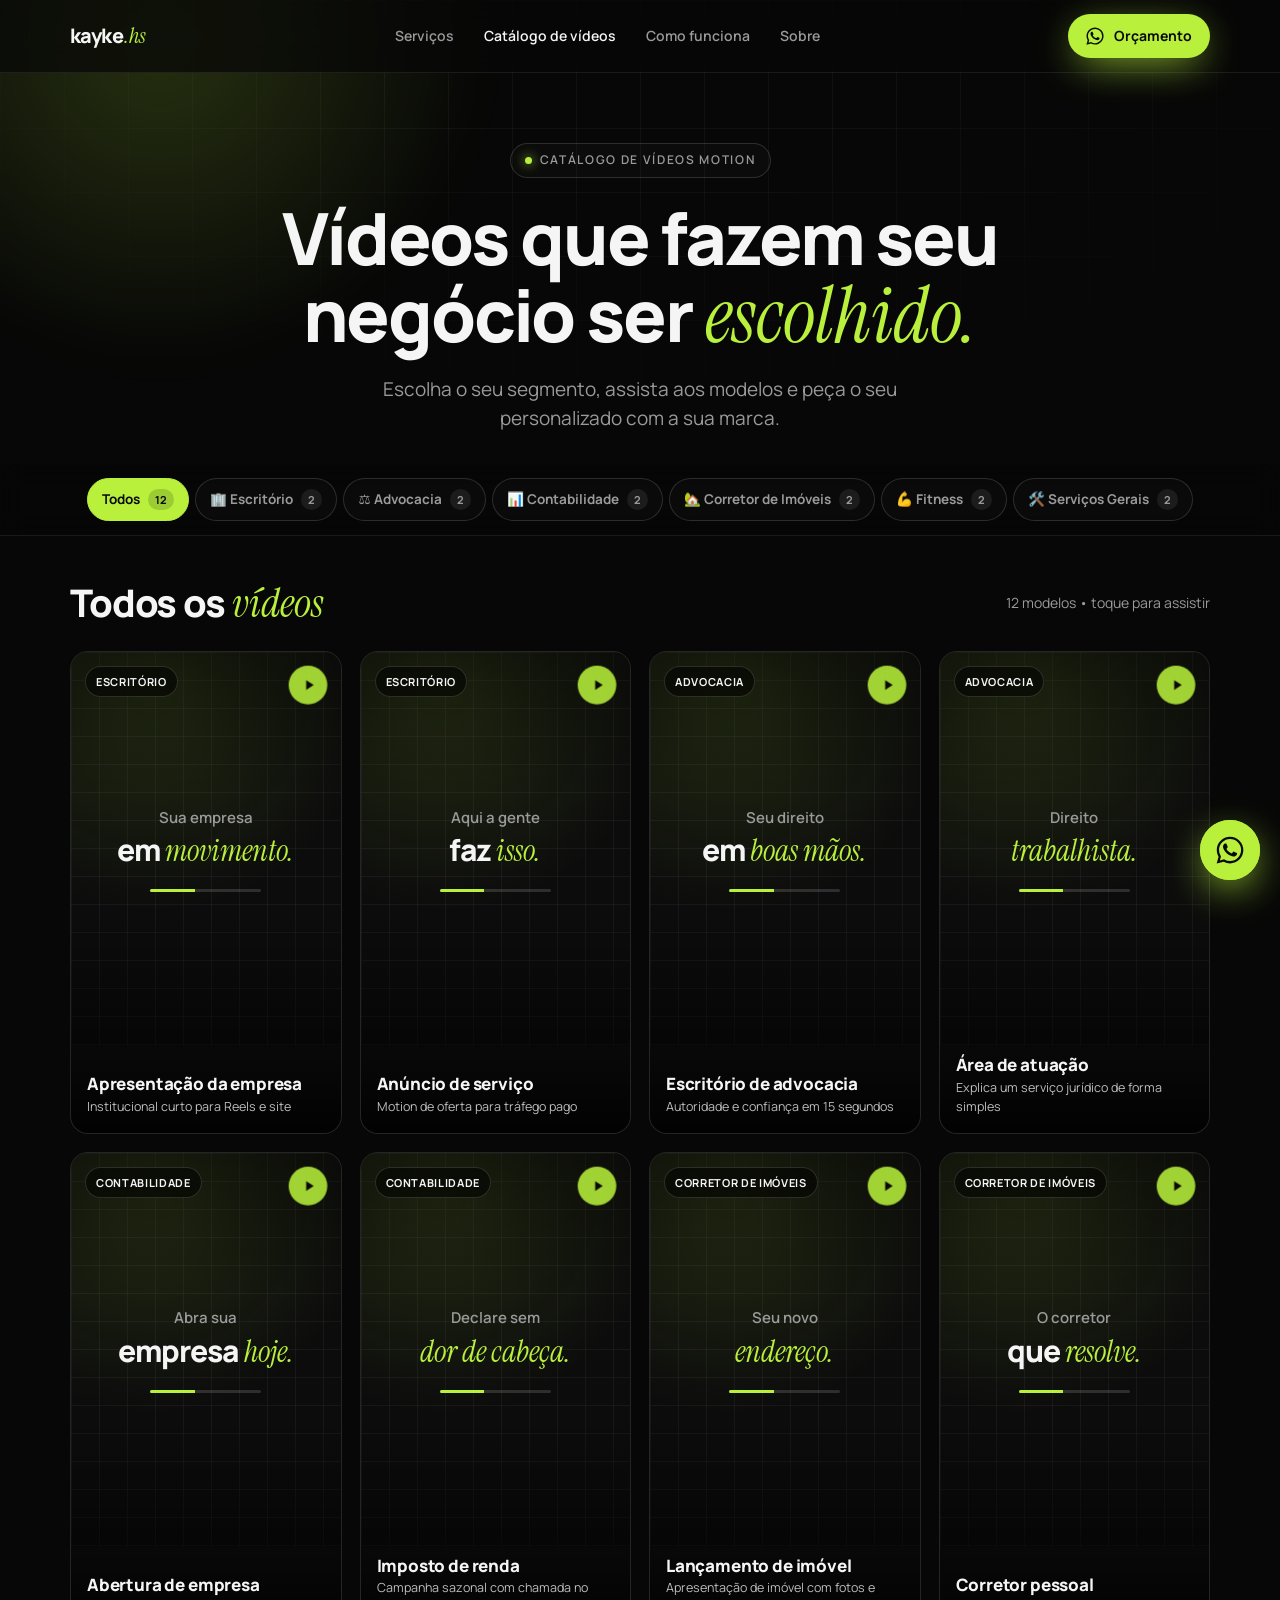
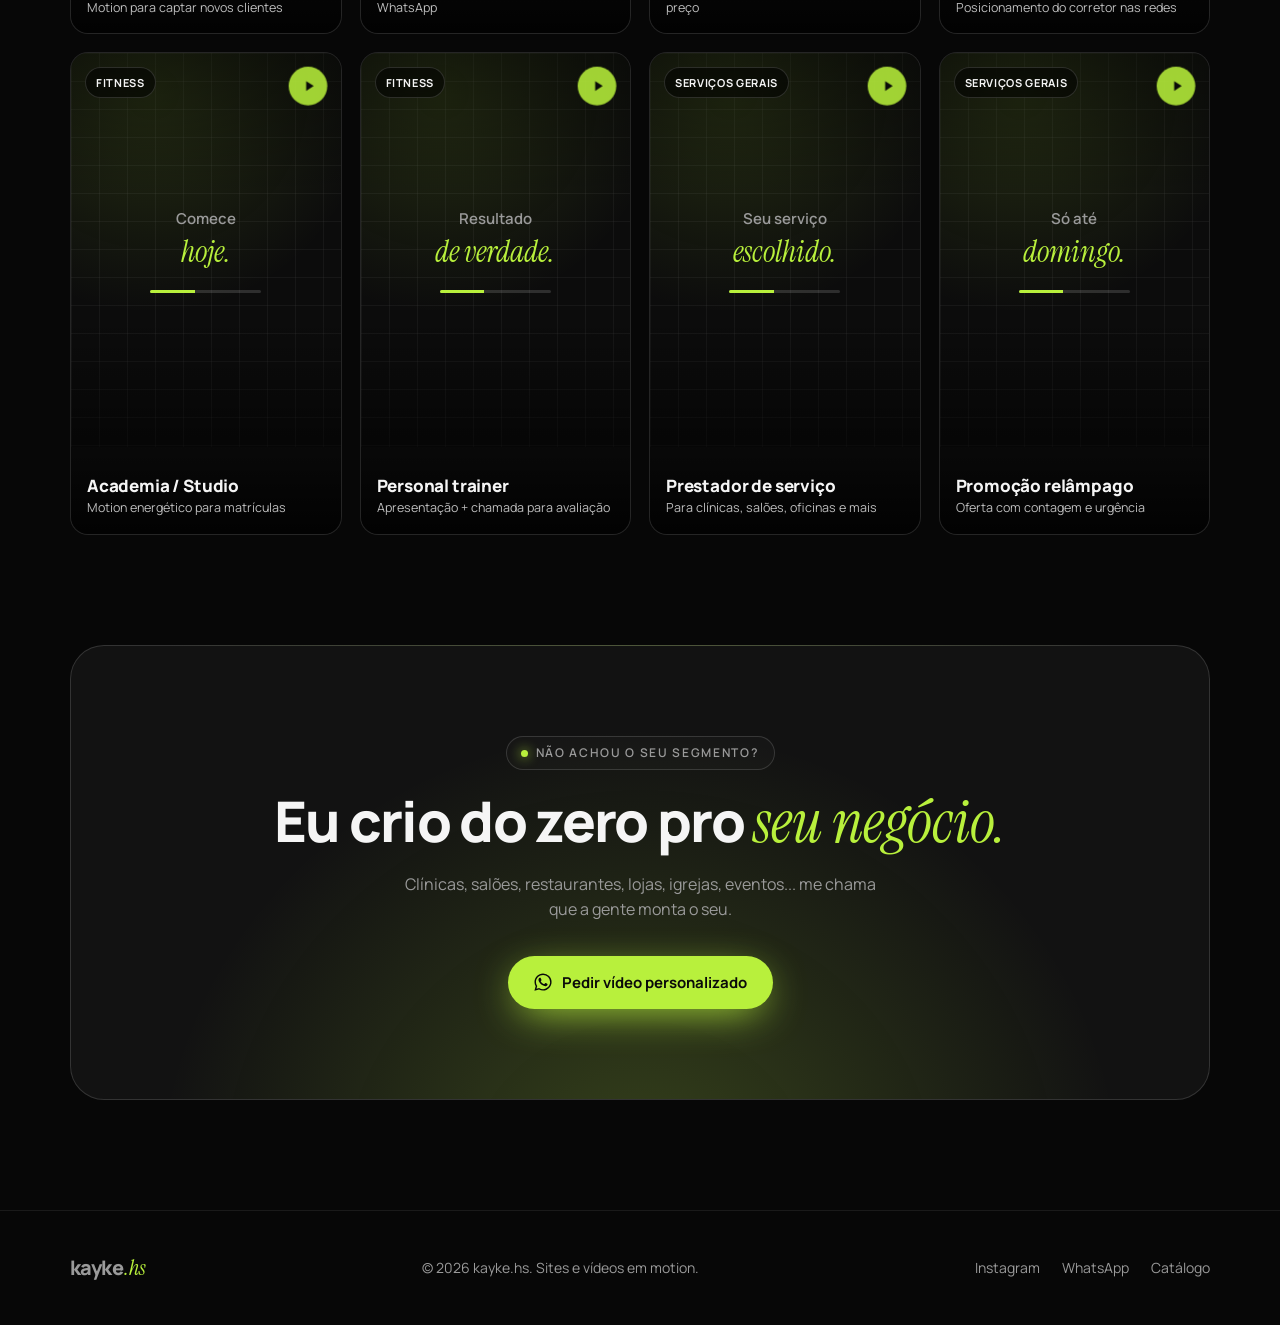
==== catalogo.html @ 60750e24 "Site kayke.hs: home + catálogo de vídeos motion por segmento Co-Authored-By: Claude Opus 5.5 <norepl" ====
<!doctype html>
<html lang="pt-BR">
<head>
<meta charset="utf-8">
<meta name="viewport" content="width=device-width, initial-scale=1">
<title>Catálogo de vídeos motion | kayke.hs</title>
<meta name="description" content="Modelos de vídeos em motion por segmento: escritório, advocacia, contabilidade, corretor de imóveis, fitness e serviços gerais.">
<meta name="theme-color" content="#070707">
<meta property="og:title" content="Catálogo de vídeos motion | kayke.hs">
<meta property="og:description" content="Modelos de vídeos em motion por segmento: escritório, advocacia, contabilidade, corretor de imóveis, fitness e serviços gerais.">
<meta property="og:image" content="assets/img/kayke.jpg">
<link rel="icon" href="data:image/svg+xml,%3Csvg xmlns='http://www.w3.org/2000/svg' viewBox='0 0 64 64'%3E%3Crect width='64' height='64' rx='16' fill='%23070707'/%3E%3Ctext x='50%25' y='56%25' text-anchor='middle' dominant-baseline='middle' font-family='Georgia' font-style='italic' font-size='40' fill='%23b8f03c'%3Ek%3C/text%3E%3C/svg%3E">
<link rel="preconnect" href="https://fonts.googleapis.com">
<link rel="preconnect" href="https://fonts.gstatic.com" crossorigin>
<link href="https://fonts.googleapis.com/css2?family=Instrument+Serif:ital@0;1&family=Manrope:wght@400;500;600;700;800&display=swap" rel="stylesheet">
<link rel="stylesheet" href="assets/css/style.css">
</head>
<body>
<div class="bg-grid"></div><div class="bg-glow"></div>
<header class="nav">
  <div class="container">
    <a href="index.html" class="logo">kayke<span class="serif">.hs</span></a>
    <nav class="nav-links">
      <a href="index.html#servicos">Serviços</a>
      <a href="catalogo.html" class="active">Catálogo de vídeos</a>
      <a href="index.html#processo">Como funciona</a>
      <a href="index.html#sobre">Sobre</a>
    </nav>
    <a class="btn btn-green btn-nav" data-wa="Olá! Vim pelo site e quero um orçamento."><svg viewBox="0 0 24 24" fill="currentColor"><path d="M17.47 14.38c-.3-.15-1.76-.87-2.03-.97-.27-.1-.47-.15-.67.15-.2.3-.77.97-.94 1.17-.17.2-.35.22-.64.07-.3-.15-1.26-.46-2.4-1.48-.89-.79-1.49-1.77-1.66-2.07-.17-.3-.02-.46.13-.6.13-.14.3-.35.45-.52.15-.17.2-.3.3-.5.1-.2.05-.37-.02-.52-.08-.15-.67-1.61-.92-2.2-.24-.58-.49-.5-.67-.51h-.57c-.2 0-.52.07-.79.37-.27.3-1.04 1.02-1.04 2.48s1.07 2.88 1.21 3.08c.15.2 2.1 3.2 5.08 4.49.71.31 1.26.49 1.69.63.71.23 1.36.2 1.87.12.57-.09 1.76-.72 2.01-1.41.25-.7.25-1.29.17-1.41-.07-.13-.27-.2-.57-.35M12.05 21.5h-.01a9.4 9.4 0 0 1-4.8-1.31l-.34-.2-3.56.93.95-3.47-.22-.36A9.4 9.4 0 0 1 2.6 12.06c0-5.2 4.24-9.44 9.46-9.44 2.52 0 4.9.99 6.68 2.77a9.38 9.38 0 0 1 2.76 6.68c0 5.21-4.24 9.44-9.45 9.44M20.1 4a11.32 11.32 0 0 0-8.05-3.34C5.78.66.67 5.77.67 12.06c0 2.01.52 3.97 1.52 5.7L.57 23.66l6.04-1.58a11.4 11.4 0 0 0 5.44 1.39h.01c6.27 0 11.38-5.11 11.38-11.4 0-3.04-1.18-5.9-3.34-8.06"/></svg> Orçamento</a>
    <button class="menu-toggle" aria-label="Abrir menu"><span></span></button>
  </div>
</header>

<main>
<div class="catalog-hero">
  <div class="container">
    <span class="eyebrow reveal"><span class="dot"></span> Catálogo de vídeos motion</span>
    <h1 class="reveal">Vídeos que fazem seu negócio ser <span class="serif green">escolhido.</span></h1>
    <p class="lead reveal">Escolha o seu segmento, assista aos modelos e peça o seu personalizado com a sua marca.</p>
  </div>
</div>

<div class="tabs-wrap"><div class="tabs" id="tabs" role="tablist"></div></div>

<section class="catalog">
  <div class="container">
    <div class="catalog-info">
      <h2 id="catalog-title"></h2>
      <p id="catalog-count"></p>
    </div>
    <div class="video-grid" id="video-grid"></div>
  </div>
</section>

<section style="padding-top:0">
  <div class="container">
    <div class="cta-box reveal">
      <span class="eyebrow"><span class="dot"></span> Não achou o seu segmento?</span>
      <h2>Eu crio do zero pro <span class="serif green">seu negócio.</span></h2>
      <p>Clínicas, salões, restaurantes, lojas, igrejas, eventos... me chama que a gente monta o seu.</p>
      <a class="btn btn-green" data-wa="Olá! Não achei meu segmento no catálogo e quero um vídeo motion personalizado."><svg viewBox="0 0 24 24" fill="currentColor"><path d="M17.47 14.38c-.3-.15-1.76-.87-2.03-.97-.27-.1-.47-.15-.67.15-.2.3-.77.97-.94 1.17-.17.2-.35.22-.64.07-.3-.15-1.26-.46-2.4-1.48-.89-.79-1.49-1.77-1.66-2.07-.17-.3-.02-.46.13-.6.13-.14.3-.35.45-.52.15-.17.2-.3.3-.5.1-.2.05-.37-.02-.52-.08-.15-.67-1.61-.92-2.2-.24-.58-.49-.5-.67-.51h-.57c-.2 0-.52.07-.79.37-.27.3-1.04 1.02-1.04 2.48s1.07 2.88 1.21 3.08c.15.2 2.1 3.2 5.08 4.49.71.31 1.26.49 1.69.63.71.23 1.36.2 1.87.12.57-.09 1.76-.72 2.01-1.41.25-.7.25-1.29.17-1.41-.07-.13-.27-.2-.57-.35M12.05 21.5h-.01a9.4 9.4 0 0 1-4.8-1.31l-.34-.2-3.56.93.95-3.47-.22-.36A9.4 9.4 0 0 1 2.6 12.06c0-5.2 4.24-9.44 9.46-9.44 2.52 0 4.9.99 6.68 2.77a9.38 9.38 0 0 1 2.76 6.68c0 5.21-4.24 9.44-9.45 9.44M20.1 4a11.32 11.32 0 0 0-8.05-3.34C5.78.66.67 5.77.67 12.06c0 2.01.52 3.97 1.52 5.7L.57 23.66l6.04-1.58a11.4 11.4 0 0 0 5.44 1.39h.01c6.27 0 11.38-5.11 11.38-11.4 0-3.04-1.18-5.9-3.34-8.06"/></svg> Pedir vídeo personalizado</a>
    </div>
  </div>
</section>
</main>

<div class="modal" id="modal" role="dialog" aria-modal="true">
  <button class="modal-close" aria-label="Fechar">×</button>
  <div class="modal-inner">
    <div class="modal-player" id="modal-player"></div>
    <div class="modal-side">
      <span class="tag" id="modal-tag"></span>
      <h3 id="modal-title"></h3>
      <p id="modal-desc"></p>
      <ul>
        <li>Personalizado com sua marca e cores</li>
        <li>Formato 9:16 pra Reels, Stories e Ads</li>
        <li>Entrega rápida em alta qualidade</li>
      </ul>
      <a class="btn btn-green" id="modal-cta" target="_blank" rel="noopener"><svg viewBox="0 0 24 24" fill="currentColor"><path d="M17.47 14.38c-.3-.15-1.76-.87-2.03-.97-.27-.1-.47-.15-.67.15-.2.3-.77.97-.94 1.17-.17.2-.35.22-.64.07-.3-.15-1.26-.46-2.4-1.48-.89-.79-1.49-1.77-1.66-2.07-.17-.3-.02-.46.13-.6.13-.14.3-.35.45-.52.15-.17.2-.3.3-.5.1-.2.05-.37-.02-.52-.08-.15-.67-1.61-.92-2.2-.24-.58-.49-.5-.67-.51h-.57c-.2 0-.52.07-.79.37-.27.3-1.04 1.02-1.04 2.48s1.07 2.88 1.21 3.08c.15.2 2.1 3.2 5.08 4.49.71.31 1.26.49 1.69.63.71.23 1.36.2 1.87.12.57-.09 1.76-.72 2.01-1.41.25-.7.25-1.29.17-1.41-.07-.13-.27-.2-.57-.35M12.05 21.5h-.01a9.4 9.4 0 0 1-4.8-1.31l-.34-.2-3.56.93.95-3.47-.22-.36A9.4 9.4 0 0 1 2.6 12.06c0-5.2 4.24-9.44 9.46-9.44 2.52 0 4.9.99 6.68 2.77a9.38 9.38 0 0 1 2.76 6.68c0 5.21-4.24 9.44-9.45 9.44M20.1 4a11.32 11.32 0 0 0-8.05-3.34C5.78.66.67 5.77.67 12.06c0 2.01.52 3.97 1.52 5.7L.57 23.66l6.04-1.58a11.4 11.4 0 0 0 5.44 1.39h.01c6.27 0 11.38-5.11 11.38-11.4 0-3.04-1.18-5.9-3.34-8.06"/></svg> Quero esse vídeo</a>
    </div>
  </div>
</div>
<footer>
  <div class="container">
    <a href="index.html" class="logo">kayke<span class="serif">.hs</span></a>
    <span>© <span id="year"></span> kayke.hs. Sites e vídeos em motion.</span>
    <div class="links">
      <a href="https://instagram.com/kayke.hs" target="_blank" rel="noopener">Instagram</a>
      <a data-wa="Olá! Vim pelo site.">WhatsApp</a>
      <a href="catalogo.html">Catálogo</a>
    </div>
  </div>
</footer>
<a class="wa-float" aria-label="Falar no WhatsApp" data-wa="Olá! Vim pelo site e quero um orçamento."><svg viewBox="0 0 24 24" fill="currentColor"><path d="M17.47 14.38c-.3-.15-1.76-.87-2.03-.97-.27-.1-.47-.15-.67.15-.2.3-.77.97-.94 1.17-.17.2-.35.22-.64.07-.3-.15-1.26-.46-2.4-1.48-.89-.79-1.49-1.77-1.66-2.07-.17-.3-.02-.46.13-.6.13-.14.3-.35.45-.52.15-.17.2-.3.3-.5.1-.2.05-.37-.02-.52-.08-.15-.67-1.61-.92-2.2-.24-.58-.49-.5-.67-.51h-.57c-.2 0-.52.07-.79.37-.27.3-1.04 1.02-1.04 2.48s1.07 2.88 1.21 3.08c.15.2 2.1 3.2 5.08 4.49.71.31 1.26.49 1.69.63.71.23 1.36.2 1.87.12.57-.09 1.76-.72 2.01-1.41.25-.7.25-1.29.17-1.41-.07-.13-.27-.2-.57-.35M12.05 21.5h-.01a9.4 9.4 0 0 1-4.8-1.31l-.34-.2-3.56.93.95-3.47-.22-.36A9.4 9.4 0 0 1 2.6 12.06c0-5.2 4.24-9.44 9.46-9.44 2.52 0 4.9.99 6.68 2.77a9.38 9.38 0 0 1 2.76 6.68c0 5.21-4.24 9.44-9.45 9.44M20.1 4a11.32 11.32 0 0 0-8.05-3.34C5.78.66.67 5.77.67 12.06c0 2.01.52 3.97 1.52 5.7L.57 23.66l6.04-1.58a11.4 11.4 0 0 0 5.44 1.39h.01c6.27 0 11.38-5.11 11.38-11.4 0-3.04-1.18-5.9-3.34-8.06"/></svg></a>
<script src="assets/js/videos.js"></script>
<script src="assets/js/main.js"></script>
</body>
</html>
---- assets/css/style.css ----
/* ==========================================================
   kayke.hs — estilo global
   Cores: preto, branco, cinza + verde de contraste
   ========================================================== */
:root {
  --bg: #070707;
  --bg-2: #0e0e0e;
  --card: #121212;
  --card-2: #181818;
  --line: rgba(255, 255, 255, 0.08);
  --line-2: rgba(255, 255, 255, 0.14);
  --text: #f5f5f5;
  --muted: #9a9a9a;
  --muted-2: #6b6b6b;
  --green: #b8f03c;
  --green-dark: #8fc21f;
  --green-glow: rgba(184, 240, 60, 0.18);
  --radius: 18px;
  --radius-lg: 28px;
  --max: 1180px;
  --sans: "Manrope", system-ui, -apple-system, "Segoe UI", sans-serif;
  --serif: "Instrument Serif", Georgia, serif;
}

* { box-sizing: border-box; margin: 0; padding: 0; }
html { scroll-behavior: smooth; }
body {
  font-family: var(--sans);
  background: var(--bg);
  color: var(--text);
  line-height: 1.55;
  -webkit-font-smoothing: antialiased;
  overflow-x: hidden;
}
img, video { display: block; max-width: 100%; }
a { color: inherit; text-decoration: none; }
button { font: inherit; color: inherit; background: none; border: 0; cursor: pointer; }

.container { width: 100%; max-width: var(--max); margin: 0 auto; padding: 0 20px; }

/* textura de grade + brilho verde (igual aos posts) */
.bg-grid {
  position: fixed; inset: 0; z-index: -2; pointer-events: none;
  background-image:
    linear-gradient(var(--line) 1px, transparent 1px),
    linear-gradient(90deg, var(--line) 1px, transparent 1px);
  background-size: 64px 64px;
  mask-image: radial-gradient(ellipse 80% 60% at 50% 0%, #000 30%, transparent 80%);
  -webkit-mask-image: radial-gradient(ellipse 80% 60% at 50% 0%, #000 30%, transparent 80%);
  opacity: .55;
}
.bg-glow {
  position: fixed; z-index: -1; pointer-events: none;
  width: 720px; height: 720px; border-radius: 50%;
  background: radial-gradient(circle, var(--green-glow), transparent 65%);
  top: -320px; left: -200px; filter: blur(20px);
}

/* tipografia */
.serif { font-family: var(--serif); font-style: italic; font-weight: 400; letter-spacing: 0; }
.green { color: var(--green); }
.eyebrow {
  display: inline-flex; align-items: center; gap: 8px;
  font-size: 12px; font-weight: 600; letter-spacing: .14em; text-transform: uppercase;
  color: var(--muted);
  padding: 7px 14px; border: 1px solid var(--line-2); border-radius: 999px;
  background: rgba(255,255,255,.02);
}
.eyebrow .dot { width: 7px; height: 7px; border-radius: 50%; background: var(--green); box-shadow: 0 0 12px var(--green); }
h1, h2, h3 { line-height: 1.05; letter-spacing: -0.03em; font-weight: 800; }
h1 { font-size: clamp(40px, 7vw, 84px); }
h2 { font-size: clamp(32px, 5vw, 56px); }
h3 { font-size: 20px; letter-spacing: -0.01em; }
h1 .serif, h2 .serif { font-size: 1.08em; }
.lead { color: var(--muted); font-size: clamp(16px, 2vw, 19px); max-width: 560px; }

/* botões */
.btn {
  display: inline-flex; align-items: center; justify-content: center; gap: 10px;
  padding: 15px 26px; border-radius: 999px; font-weight: 700; font-size: 15px;
  transition: transform .2s ease, background .2s ease, box-shadow .2s ease, border-color .2s;
  white-space: nowrap;
}
.btn:hover { transform: translateY(-2px); }
.btn-green { background: var(--green); color: #0a0a0a; box-shadow: 0 10px 40px -10px var(--green); }
.btn-green:hover { box-shadow: 0 14px 50px -8px var(--green); }
.btn-ghost { border: 1px solid var(--line-2); background: rgba(255,255,255,.03); }
.btn-ghost:hover { border-color: rgba(255,255,255,.35); }
.btn svg { width: 18px; height: 18px; flex: none; }

/* ---------------- NAV ---------------- */
.nav {
  position: sticky; top: 0; z-index: 50;
  backdrop-filter: blur(14px); -webkit-backdrop-filter: blur(14px);
  background: rgba(7,7,7,.72); border-bottom: 1px solid var(--line);
}
.nav .container { display: flex; align-items: center; justify-content: space-between; height: 72px; gap: 16px; }
.logo { font-weight: 800; font-size: 20px; letter-spacing: -0.03em; display: flex; align-items: baseline; gap: 1px; }
.logo .serif { color: var(--green); font-size: 22px; }
.nav-links { display: flex; gap: 30px; font-size: 14px; color: var(--muted); font-weight: 600; }
.nav-links a { transition: color .2s; }
.nav-links a:hover, .nav-links a.active { color: var(--text); }
.nav .btn { padding: 11px 18px; font-size: 14px; }
.menu-toggle { display: none; width: 42px; height: 42px; border-radius: 12px; border: 1px solid var(--line-2); align-items: center; justify-content: center; }
.menu-toggle span, .menu-toggle span::before, .menu-toggle span::after { display: block; width: 18px; height: 2px; background: var(--text); position: relative; transition: .25s; }
.menu-toggle span::before, .menu-toggle span::after { content: ""; position: absolute; left: 0; }
.menu-toggle span::before { top: -6px; } .menu-toggle span::after { top: 6px; }
.nav.open .menu-toggle span { background: transparent; }
.nav.open .menu-toggle span::before { top: 0; transform: rotate(45deg); }
.nav.open .menu-toggle span::after { top: 0; transform: rotate(-45deg); }

/* ---------------- HERO ---------------- */
.hero { padding: 80px 0 60px; }
.hero .container { display: grid; grid-template-columns: 1.15fr .85fr; gap: 56px; align-items: center; }
.hero h1 { margin: 22px 0 22px; }
.hero-actions { display: flex; gap: 12px; flex-wrap: wrap; margin-top: 34px; }
.hero-stats { display: flex; gap: 36px; margin-top: 46px; padding-top: 28px; border-top: 1px solid var(--line); }
.hero-stats strong { display: block; font-size: 28px; font-weight: 800; letter-spacing: -0.03em; }
.hero-stats span { font-size: 13px; color: var(--muted); }

.hero-photo { position: relative; justify-self: center; width: 100%; max-width: 420px; }
.hero-photo .frame {
  position: relative; border-radius: var(--radius-lg); overflow: hidden;
  border: 1px solid var(--line-2); aspect-ratio: 4/5; background: #1b1b1b;
}
.hero-photo .frame img { width: 100%; height: 100%; object-fit: cover; filter: grayscale(.15) contrast(1.05); }
.hero-photo .frame::after { content: ""; position: absolute; inset: 0; background: linear-gradient(180deg, transparent 55%, rgba(0,0,0,.75)); }
.hero-photo .name-tag { position: absolute; left: 22px; bottom: 20px; z-index: 2; }
.hero-photo .name-tag strong { font-size: 22px; display: block; letter-spacing: -0.02em; }
.hero-photo .name-tag span { font-size: 13px; color: #cfcfcf; }
.float-chip {
  position: absolute; z-index: 3; display: flex; align-items: center; gap: 10px;
  background: rgba(18,18,18,.88); border: 1px solid var(--line-2); backdrop-filter: blur(10px);
  padding: 12px 16px; border-radius: 16px; font-size: 13px; font-weight: 700;
  box-shadow: 0 20px 50px -20px #000; animation: floaty 5s ease-in-out infinite;
}
.float-chip small { display: block; font-weight: 500; color: var(--muted); font-size: 11px; }
.float-chip .ico { width: 34px; height: 34px; border-radius: 10px; background: var(--green); color: #0a0a0a; display: grid; place-items: center; }
.float-chip .ico svg { width: 18px; height: 18px; }
.chip-1 { top: 26px; left: -40px; }
.chip-2 { bottom: 90px; right: -36px; animation-delay: -2.5s; }
@keyframes floaty { 50% { transform: translateY(-10px); } }

/* faixa rolando */
.marquee { border-block: 1px solid var(--line); padding: 20px 0; overflow: hidden; background: var(--bg-2); }
.marquee-track { display: flex; gap: 48px; width: max-content; animation: marquee 32s linear infinite; }
.marquee-track span { font-size: clamp(20px, 3vw, 30px); font-weight: 800; letter-spacing: -0.02em; color: var(--muted-2); display: flex; align-items: center; gap: 48px; white-space: nowrap; }
.marquee-track span::after { content: "✦"; color: var(--green); font-size: .6em; }
.marquee-track .serif { color: var(--text); font-weight: 400; }
@keyframes marquee { to { transform: translateX(-50%); } }

/* ---------------- SEÇÕES ---------------- */
section { padding: 110px 0; }
.section-head { display: flex; justify-content: space-between; align-items: end; gap: 30px; margin-bottom: 54px; flex-wrap: wrap; }
.section-head h2 { margin-top: 18px; max-width: 640px; }
.section-head p { color: var(--muted); max-width: 380px; }

/* serviços */
.services { display: grid; grid-template-columns: repeat(4, 1fr); gap: 16px; }
.service {
  background: linear-gradient(180deg, var(--card-2), var(--card));
  border: 1px solid var(--line); border-radius: var(--radius); padding: 28px 24px 30px;
  transition: border-color .25s, transform .25s; position: relative; overflow: hidden;
}
.service:hover { border-color: rgba(184,240,60,.4); transform: translateY(-4px); }
.service .num { font-size: 12px; color: var(--muted-2); font-weight: 700; letter-spacing: .1em; }
.service .icon { width: 48px; height: 48px; border-radius: 14px; background: rgba(184,240,60,.1); color: var(--green); display: grid; place-items: center; margin: 22px 0 22px; border: 1px solid rgba(184,240,60,.25); }
.service .icon svg { width: 22px; height: 22px; }
.service p { color: var(--muted); font-size: 14.5px; margin-top: 10px; }
.service.featured { background: var(--green); color: #0a0a0a; border-color: var(--green); }
.service.featured p, .service.featured .num { color: rgba(10,10,10,.7); }
.service.featured .icon { background: #0a0a0a; color: var(--green); border-color: #0a0a0a; }
.service.featured .link { color: #0a0a0a; }
.service .link { display: inline-flex; gap: 6px; align-items: center; margin-top: 18px; font-weight: 700; font-size: 14px; color: var(--green); }

/* segmentos (teaser do catálogo) */
.segments { display: grid; grid-template-columns: repeat(3, 1fr); gap: 16px; }
.segment {
  position: relative; border-radius: var(--radius); overflow: hidden; min-height: 210px;
  border: 1px solid var(--line); background: var(--card); padding: 24px;
  display: flex; flex-direction: column; justify-content: space-between;
  transition: border-color .25s, transform .25s;
}
.segment::before {
  content: ""; position: absolute; inset: 0; z-index: 0;
  background: radial-gradient(circle at 100% 0%, var(--green-glow), transparent 55%);
  opacity: 0; transition: opacity .3s;
}
.segment:hover { border-color: rgba(184,240,60,.4); transform: translateY(-4px); }
.segment:hover::before { opacity: 1; }
.segment > * { position: relative; z-index: 1; }
.segment .emoji { font-size: 30px; }
.segment h3 { font-size: 24px; margin-top: 30px; }
.segment .meta { display: flex; justify-content: space-between; align-items: center; color: var(--muted); font-size: 13px; margin-top: 8px; }
.segment .arrow { width: 38px; height: 38px; border-radius: 50%; border: 1px solid var(--line-2); display: grid; place-items: center; transition: .25s; }
.segment:hover .arrow { background: var(--green); color: #0a0a0a; border-color: var(--green); transform: rotate(-45deg); }
.segment .arrow svg { width: 16px; height: 16px; }

/* processo */
.steps { display: grid; grid-template-columns: repeat(3, 1fr); gap: 16px; counter-reset: step; }
.step { border-top: 1px solid var(--line-2); padding-top: 26px; }
.step .n { font-family: var(--serif); font-style: italic; font-size: 54px; color: var(--green); line-height: 1; }
.step h3 { margin: 18px 0 10px; font-size: 22px; }
.step p { color: var(--muted); }

/* sobre */
.about { display: grid; grid-template-columns: .8fr 1.2fr; gap: 60px; align-items: center; }
.about-photo { border-radius: var(--radius-lg); overflow: hidden; border: 1px solid var(--line-2); aspect-ratio: 1/1; }
.about-photo img { width: 100%; height: 100%; object-fit: cover; object-position: top; filter: grayscale(1) contrast(1.05); transition: filter .5s; }
.about-photo:hover img { filter: grayscale(0); }
.about h2 { margin: 18px 0 22px; }
.about p { color: var(--muted); margin-bottom: 16px; max-width: 560px; }
.about .socials { display: flex; gap: 12px; margin-top: 28px; flex-wrap: wrap; }

/* CTA final */
.cta-box {
  position: relative; overflow: hidden; text-align: center;
  border-radius: 34px; border: 1px solid var(--line-2);
  background: radial-gradient(ellipse at 50% 120%, rgba(184,240,60,.22), transparent 60%), var(--card);
  padding: 90px 24px;
}
.cta-box h2 { max-width: 760px; margin: 20px auto 18px; }
.cta-box p { color: var(--muted); max-width: 480px; margin: 0 auto 34px; }

/* footer */
footer { border-top: 1px solid var(--line); padding: 40px 0; color: var(--muted); font-size: 14px; }
footer .container { display: flex; justify-content: space-between; align-items: center; gap: 20px; flex-wrap: wrap; }
footer .links { display: flex; gap: 22px; }
footer a:hover { color: var(--text); }

/* WhatsApp flutuante */
.wa-float {
  position: fixed; right: 20px; bottom: 20px; z-index: 60;
  width: 60px; height: 60px; border-radius: 50%; background: var(--green); color: #0a0a0a;
  display: grid; place-items: center; box-shadow: 0 12px 40px -8px var(--green);
  transition: transform .2s;
}
.wa-float:hover { transform: scale(1.08); }
.wa-float svg { width: 28px; height: 28px; }
.wa-float::before { content: ""; position: absolute; inset: 0; border-radius: 50%; border: 2px solid var(--green); animation: pulse 2.2s ease-out infinite; }
@keyframes pulse { to { transform: scale(1.6); opacity: 0; } }

/* ==========================================================
   CATÁLOGO
   ========================================================== */
.catalog-hero { padding: 70px 0 30px; text-align: center; }
.catalog-hero h1 { font-size: clamp(38px, 6vw, 72px); margin: 22px auto 18px; max-width: 900px; }
.catalog-hero .lead { margin: 0 auto; }

.tabs-wrap { position: sticky; top: 72px; z-index: 40; background: rgba(7,7,7,.85); backdrop-filter: blur(14px); -webkit-backdrop-filter: blur(14px); border-bottom: 1px solid var(--line); }
.tabs {
  display: flex; gap: 6px; padding: 14px 20px; overflow-x: auto; scrollbar-width: none;
  max-width: var(--max); margin: 0 auto;
}
.tabs > :first-child { margin-left: auto; }
.tabs > :last-child { margin-right: auto; }
.tabs::-webkit-scrollbar { display: none; }
.tab {
  flex: none; display: inline-flex; align-items: center; gap: 8px;
  padding: 10px 14px; border-radius: 999px; font-size: 13.5px; font-weight: 700;
  border: 1px solid var(--line-2); color: var(--muted); background: rgba(255,255,255,.02);
  transition: .2s;
}
.tab:hover { color: var(--text); border-color: rgba(255,255,255,.3); }
.tab.active { background: var(--green); color: #0a0a0a; border-color: var(--green); }
.tab .count { font-size: 11px; padding: 2px 7px; border-radius: 999px; background: rgba(255,255,255,.08); }
.tab.active .count { background: rgba(0,0,0,.15); }

.catalog { padding: 46px 0 110px; }
.catalog-info { display: flex; justify-content: space-between; align-items: center; margin-bottom: 26px; gap: 16px; flex-wrap: wrap; }
.catalog-info h2 { font-size: clamp(26px, 3.5vw, 38px); }
.catalog-info p { color: var(--muted); font-size: 14px; }

.video-grid { display: grid; grid-template-columns: repeat(4, 1fr); gap: 18px; }
.video-card {
  position: relative; border-radius: var(--radius); overflow: hidden;
  border: 1px solid var(--line); background: var(--card); cursor: pointer;
  aspect-ratio: 9/16; transition: transform .25s, border-color .25s;
  animation: cardIn .45s ease both;
}
.video-card:hover { transform: translateY(-5px); border-color: rgba(184,240,60,.45); }
@keyframes cardIn { from { opacity: 0; transform: translateY(16px); } }
.video-card video, .video-card img.poster { position: absolute; inset: 0; width: 100%; height: 100%; object-fit: cover; }
.video-card .shade { position: absolute; inset: 0; background: linear-gradient(180deg, rgba(0,0,0,.35) 0%, transparent 30%, transparent 55%, rgba(0,0,0,.9) 100%); }
.video-card .tag {
  position: absolute; top: 14px; left: 14px; z-index: 2;
  font-size: 11px; font-weight: 700; letter-spacing: .06em; text-transform: uppercase;
  padding: 6px 10px; border-radius: 999px; background: rgba(0,0,0,.55); border: 1px solid var(--line-2); backdrop-filter: blur(6px);
}
.video-card .play {
  position: absolute; top: 12px; right: 12px; z-index: 2; transform: scale(.92);
  width: 42px; height: 42px; border-radius: 50%; background: rgba(184,240,60,.95); color: #0a0a0a;
  display: grid; place-items: center; opacity: .92; transition: .25s;
}
.video-card:hover .play { transform: scale(1.08); opacity: 1; }
.video-card .play svg { width: 18px; height: 18px; margin-left: 2px; }
.video-card .info { position: absolute; left: 16px; right: 16px; bottom: 16px; z-index: 2; }
.video-card .info h3 { font-size: 17px; }
.video-card .info p { font-size: 12.5px; color: #bdbdbd; margin-top: 4px; }

/* card sem vídeo (placeholder animado no estilo dos posts) */
.placeholder { position: absolute; inset: 0 0 18% 0; display: flex; flex-direction: column; align-items: center; justify-content: center; text-align: center; padding: 24px; background: radial-gradient(circle at 30% 10%, rgba(184,240,60,.14), transparent 55%), #0c0c0c; }
.placeholder::before { content: ""; position: absolute; inset: 0; background-image: linear-gradient(var(--line) 1px, transparent 1px), linear-gradient(90deg, var(--line) 1px, transparent 1px); background-size: 28px 28px; opacity: .6; }
.placeholder .ph-small { position: relative; font-size: 15px; color: var(--muted); font-weight: 600; }
.placeholder .ph-big { position: relative; font-size: clamp(22px, 2.4vw, 30px); font-weight: 800; letter-spacing: -0.03em; line-height: 1.1; margin-top: 4px; }
.placeholder .ph-big .serif { color: var(--green); }
.placeholder .ph-bar { position: relative; width: 50%; height: 3px; border-radius: 3px; background: var(--line-2); margin-top: 22px; overflow: hidden; }
.placeholder .ph-bar::after { content: ""; position: absolute; inset: 0; width: 40%; background: var(--green); animation: load 2.4s ease-in-out infinite; }
@keyframes load { 0% { transform: translateX(-100%); } 100% { transform: translateX(260%); } }

.empty { grid-column: 1 / -1; text-align: center; padding: 70px 20px; border: 1px dashed var(--line-2); border-radius: var(--radius); color: var(--muted); }

/* modal do vídeo */
.modal { position: fixed; inset: 0; z-index: 100; display: none; align-items: center; justify-content: center; padding: 20px; background: rgba(0,0,0,.86); backdrop-filter: blur(10px); }
.modal.open { display: flex; animation: fade .25s ease; }
@keyframes fade { from { opacity: 0; } }
.modal-inner { display: grid; grid-template-columns: auto 320px; gap: 28px; align-items: center; max-height: 100%; }
.modal-player { position: relative; height: min(82vh, 760px); aspect-ratio: 9/16; border-radius: 22px; overflow: hidden; border: 1px solid var(--line-2); background: #000; }
.modal-player video { width: 100%; height: 100%; object-fit: cover; }
.modal-player .placeholder { inset: 0; }
.modal-player .placeholder .ph-big { font-size: 34px; }
.modal-side .tag { display: inline-block; font-size: 12px; font-weight: 700; text-transform: uppercase; letter-spacing: .08em; color: var(--green); margin-bottom: 12px; }
.modal-side h3 { font-size: 30px; letter-spacing: -0.03em; }
.modal-side p { color: var(--muted); margin: 14px 0 26px; }
.modal-side ul { list-style: none; margin-bottom: 28px; display: grid; gap: 10px; font-size: 14px; }
.modal-side li { display: flex; gap: 10px; align-items: center; }
.modal-side li::before { content: "✓"; width: 22px; height: 22px; flex: none; border-radius: 50%; background: rgba(184,240,60,.12); color: var(--green); display: grid; place-items: center; font-size: 12px; font-weight: 800; }
.modal-side .btn { width: 100%; }
.modal-close { position: absolute; top: 18px; right: 18px; width: 46px; height: 46px; border-radius: 50%; border: 1px solid var(--line-2); background: rgba(20,20,20,.8); font-size: 22px; display: grid; place-items: center; z-index: 2; }
.modal-close:hover { border-color: var(--green); color: var(--green); }

/* revelar ao rolar */
.reveal { opacity: 0; transform: translateY(26px); transition: opacity .7s ease, transform .7s ease; }
.reveal.in { opacity: 1; transform: none; }

/* ---------------- RESPONSIVO ---------------- */
@media (max-width: 1024px) {
  .services { grid-template-columns: repeat(2, 1fr); }
  .video-grid { grid-template-columns: repeat(3, 1fr); }
  .chip-1 { left: -10px; } .chip-2 { right: -10px; }
}
@media (max-width: 860px) {
  .nav-links { position: absolute; top: 72px; left: 0; right: 0; flex-direction: column; gap: 0; background: rgba(7,7,7,.97); border-bottom: 1px solid var(--line); display: none; }
  .nav-links a { padding: 16px 20px; border-top: 1px solid var(--line); }
  .nav.open .nav-links { display: flex; }
  .menu-toggle { display: inline-flex; }
  .nav .btn-nav { display: none; }
  .hero { padding: 48px 0 40px; }
  .hero .container { grid-template-columns: 1fr; gap: 48px; }
  .hero-photo { max-width: 360px; }
  .segments { grid-template-columns: repeat(2, 1fr); }
  .steps { grid-template-columns: 1fr; gap: 30px; }
  .about { grid-template-columns: 1fr; gap: 36px; }
  .about-photo { max-width: 360px; }
  section { padding: 80px 0; }
  .modal-inner { grid-template-columns: 1fr; gap: 18px; overflow-y: auto; justify-items: center; }
  .modal-player { height: min(64vh, 620px); }
  .modal-side { max-width: 360px; text-align: center; }
  .modal-side ul { display: none; }
  .modal-side p { margin: 8px 0 18px; }
  .modal-side h3 { font-size: 24px; }
}
@media (max-width: 560px) {
  .services, .segments { grid-template-columns: 1fr; }
  .video-grid { grid-template-columns: repeat(2, 1fr); gap: 12px; }
  .video-card .info h3 { font-size: 14px; }
  .video-card .info p { display: none; }
  .video-card .play { width: 34px; height: 34px; top: 10px; right: 10px; }
  .video-card .tag { top: 12px; left: 10px; font-size: 9.5px; padding: 5px 8px; }
  .hero-stats { gap: 22px; }
  .hero-stats strong { font-size: 22px; }
  .hero-actions .btn { width: 100%; }
  .chip-1 { left: -6px; top: 14px; } .chip-2 { right: -6px; }
  .float-chip { padding: 9px 12px; font-size: 12px; }
  .placeholder .ph-big { font-size: 18px; }
  .placeholder .ph-small { font-size: 12px; }
}
@media (prefers-reduced-motion: reduce) {
  *, *::before, *::after { animation: none !important; transition: none !important; }
  .reveal { opacity: 1; transform: none; }
}
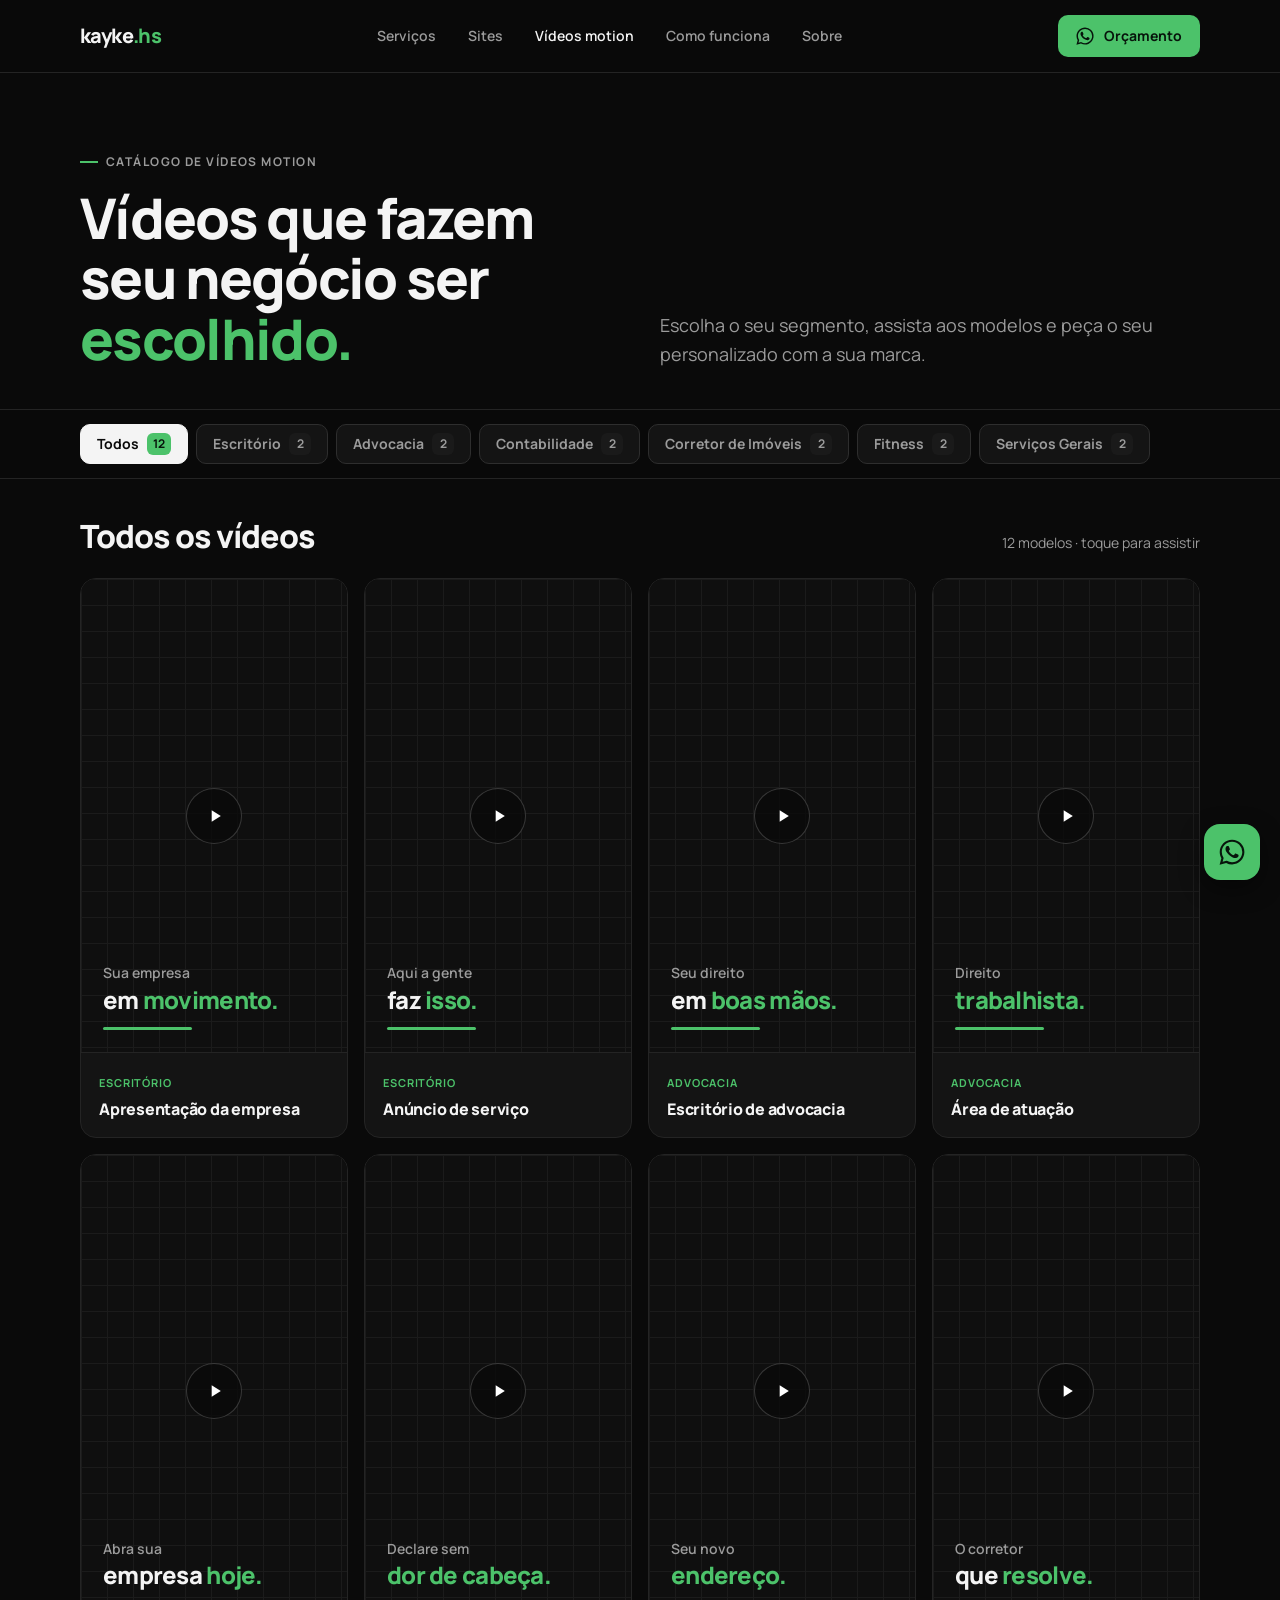
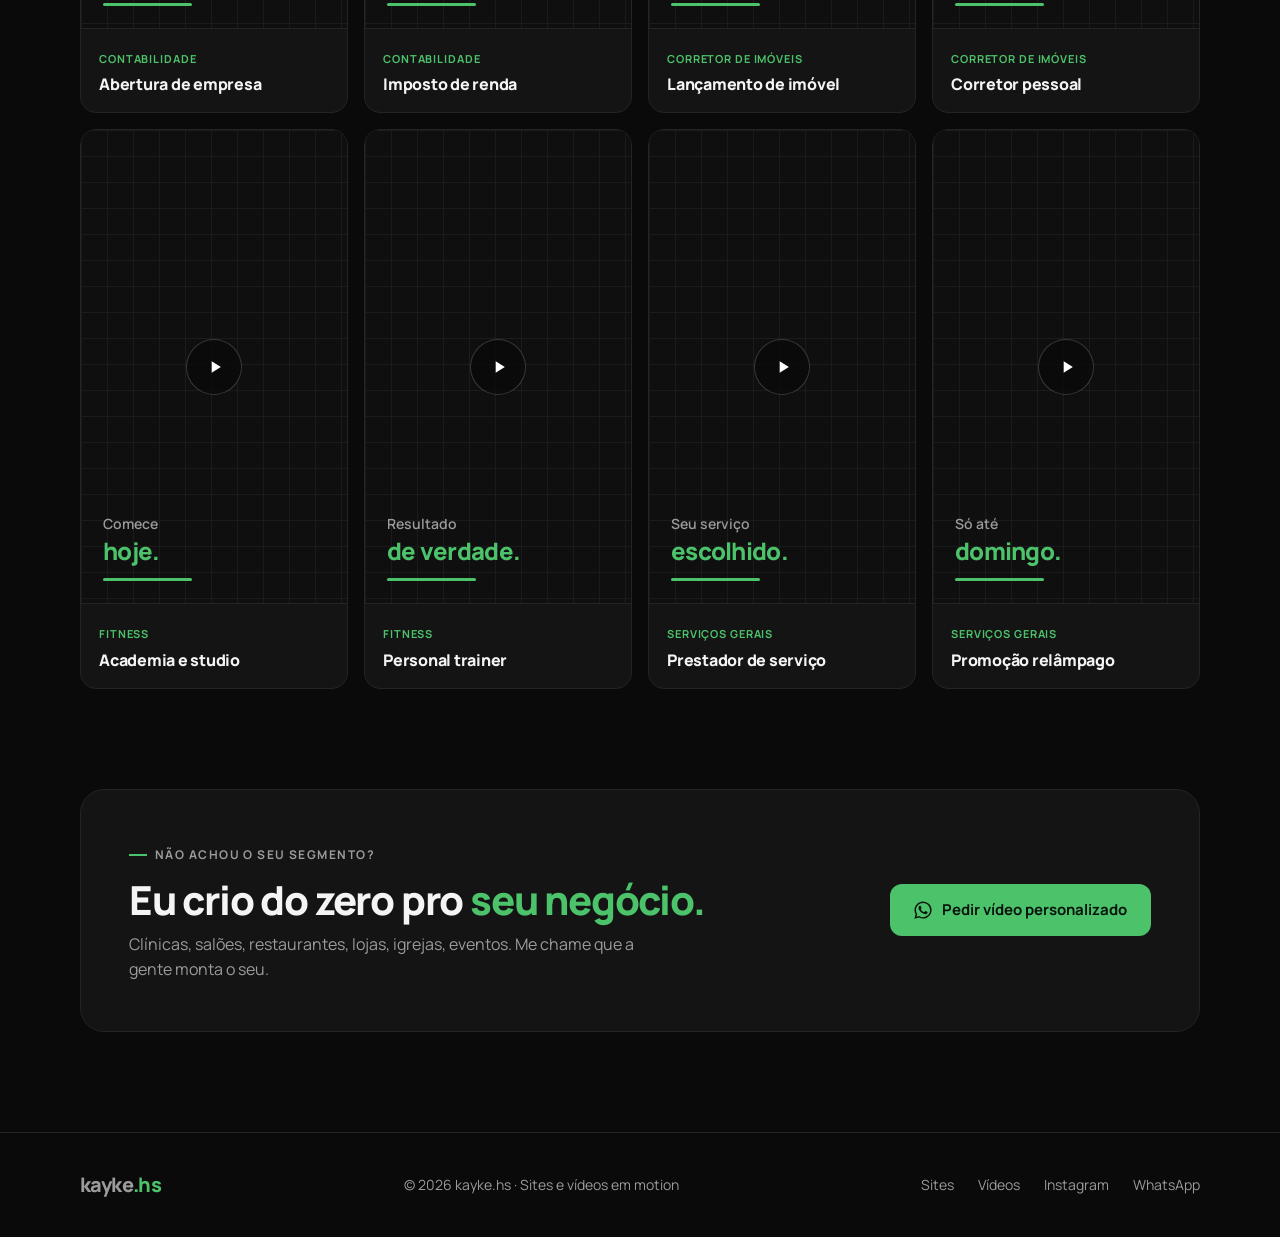
==== commit 36deb50f: "Visual limpo: sem neon, fonte única, sem emojis, caixas alinhadas e página de sites Co-Authored-By: " ====
--- a/catalogo.html
+++ b/catalogo.html
@@ -3,26 +3,26 @@
 <head>
 <meta charset="utf-8">
 <meta name="viewport" content="width=device-width, initial-scale=1">
-<title>Catálogo de vídeos motion | kayke.hs</title>
-<meta name="description" content="Modelos de vídeos em motion por segmento: escritório, advocacia, contabilidade, corretor de imóveis, fitness e serviços gerais.">
-<meta name="theme-color" content="#070707">
-<meta property="og:title" content="Catálogo de vídeos motion | kayke.hs">
-<meta property="og:description" content="Modelos de vídeos em motion por segmento: escritório, advocacia, contabilidade, corretor de imóveis, fitness e serviços gerais.">
+<title>Vídeos motion | kayke.hs</title>
+<meta name="description" content="Catálogo de vídeos em motion por segmento: escritório, advocacia, contabilidade, corretor de imóveis, fitness e serviços gerais.">
+<meta name="theme-color" content="#0a0a0a">
+<meta property="og:title" content="Vídeos motion | kayke.hs">
+<meta property="og:description" content="Catálogo de vídeos em motion por segmento: escritório, advocacia, contabilidade, corretor de imóveis, fitness e serviços gerais.">
 <meta property="og:image" content="assets/img/kayke.jpg">
-<link rel="icon" href="data:image/svg+xml,%3Csvg xmlns='http://www.w3.org/2000/svg' viewBox='0 0 64 64'%3E%3Crect width='64' height='64' rx='16' fill='%23070707'/%3E%3Ctext x='50%25' y='56%25' text-anchor='middle' dominant-baseline='middle' font-family='Georgia' font-style='italic' font-size='40' fill='%23b8f03c'%3Ek%3C/text%3E%3C/svg%3E">
+<link rel="icon" href="data:image/svg+xml,%3Csvg xmlns='http://www.w3.org/2000/svg' viewBox='0 0 64 64'%3E%3Crect width='64' height='64' rx='14' fill='%230a0a0a'/%3E%3Ctext x='50%25' y='54%25' text-anchor='middle' dominant-baseline='middle' font-family='Arial' font-weight='800' font-size='38' fill='%23f4f4f4'%3Ek%3C/text%3E%3C/svg%3E">
 <link rel="preconnect" href="https://fonts.googleapis.com">
 <link rel="preconnect" href="https://fonts.gstatic.com" crossorigin>
-<link href="https://fonts.googleapis.com/css2?family=Instrument+Serif:ital@0;1&family=Manrope:wght@400;500;600;700;800&display=swap" rel="stylesheet">
+<link href="https://fonts.googleapis.com/css2?family=Manrope:wght@400;500;600;700;800&display=swap" rel="stylesheet">
 <link rel="stylesheet" href="assets/css/style.css">
 </head>
 <body>
-<div class="bg-grid"></div><div class="bg-glow"></div>
 <header class="nav">
   <div class="container">
-    <a href="index.html" class="logo">kayke<span class="serif">.hs</span></a>
+    <a href="index.html" class="logo">kayke<span>.hs</span></a>
     <nav class="nav-links">
       <a href="index.html#servicos">Serviços</a>
-      <a href="catalogo.html" class="active">Catálogo de vídeos</a>
+      <a href="sites.html">Sites</a>
+      <a href="catalogo.html" class="active">Vídeos motion</a>
       <a href="index.html#processo">Como funciona</a>
       <a href="index.html#sobre">Sobre</a>
     </nav>
@@ -30,34 +30,30 @@
     <button class="menu-toggle" aria-label="Abrir menu"><span></span></button>
   </div>
 </header>
-
 <main>
-<div class="catalog-hero">
+<div class="page-hero">
   <div class="container">
-    <span class="eyebrow reveal"><span class="dot"></span> Catálogo de vídeos motion</span>
-    <h1 class="reveal">Vídeos que fazem seu negócio ser <span class="serif green">escolhido.</span></h1>
+    <div><span class="eyebrow reveal">Catálogo de vídeos motion</span>
+    <h1 class="reveal">Vídeos que fazem seu negócio ser <span class="green">escolhido.</span></h1></div>
     <p class="lead reveal">Escolha o seu segmento, assista aos modelos e peça o seu personalizado com a sua marca.</p>
   </div>
 </div>
-
-<div class="tabs-wrap"><div class="tabs" id="tabs" role="tablist"></div></div>
+<div class="tabs-wrap"><div class="container"><div class="tabs" id="tabs" role="tablist"></div></div></div>
 
 <section class="catalog">
   <div class="container">
-    <div class="catalog-info">
-      <h2 id="catalog-title"></h2>
-      <p id="catalog-count"></p>
-    </div>
+    <div class="catalog-info"><h2 id="catalog-title"></h2><p id="catalog-count"></p></div>
     <div class="video-grid" id="video-grid"></div>
   </div>
 </section>
-
 <section style="padding-top:0">
   <div class="container">
     <div class="cta-box reveal">
-      <span class="eyebrow"><span class="dot"></span> Não achou o seu segmento?</span>
-      <h2>Eu crio do zero pro <span class="serif green">seu negócio.</span></h2>
-      <p>Clínicas, salões, restaurantes, lojas, igrejas, eventos... me chama que a gente monta o seu.</p>
+      <div>
+        <span class="eyebrow">Não achou o seu segmento?</span>
+        <h2>Eu crio do zero pro <span class="green">seu negócio.</span></h2>
+        <p>Clínicas, salões, restaurantes, lojas, igrejas, eventos. Me chame que a gente monta o seu.</p>
+      </div>
       <a class="btn btn-green" data-wa="Olá! Não achei meu segmento no catálogo e quero um vídeo motion personalizado."><svg viewBox="0 0 24 24" fill="currentColor"><path d="M17.47 14.38c-.3-.15-1.76-.87-2.03-.97-.27-.1-.47-.15-.67.15-.2.3-.77.97-.94 1.17-.17.2-.35.22-.64.07-.3-.15-1.26-.46-2.4-1.48-.89-.79-1.49-1.77-1.66-2.07-.17-.3-.02-.46.13-.6.13-.14.3-.35.45-.52.15-.17.2-.3.3-.5.1-.2.05-.37-.02-.52-.08-.15-.67-1.61-.92-2.2-.24-.58-.49-.5-.67-.51h-.57c-.2 0-.52.07-.79.37-.27.3-1.04 1.02-1.04 2.48s1.07 2.88 1.21 3.08c.15.2 2.1 3.2 5.08 4.49.71.31 1.26.49 1.69.63.71.23 1.36.2 1.87.12.57-.09 1.76-.72 2.01-1.41.25-.7.25-1.29.17-1.41-.07-.13-.27-.2-.57-.35M12.05 21.5h-.01a9.4 9.4 0 0 1-4.8-1.31l-.34-.2-3.56.93.95-3.47-.22-.36A9.4 9.4 0 0 1 2.6 12.06c0-5.2 4.24-9.44 9.46-9.44 2.52 0 4.9.99 6.68 2.77a9.38 9.38 0 0 1 2.76 6.68c0 5.21-4.24 9.44-9.45 9.44M20.1 4a11.32 11.32 0 0 0-8.05-3.34C5.78.66.67 5.77.67 12.06c0 2.01.52 3.97 1.52 5.7L.57 23.66l6.04-1.58a11.4 11.4 0 0 0 5.44 1.39h.01c6.27 0 11.38-5.11 11.38-11.4 0-3.04-1.18-5.9-3.34-8.06"/></svg> Pedir vídeo personalizado</a>
     </div>
   </div>
@@ -65,11 +61,11 @@
 </main>
 
 <div class="modal" id="modal" role="dialog" aria-modal="true">
-  <button class="modal-close" aria-label="Fechar">×</button>
+  <button class="modal-close" aria-label="Fechar"><svg viewBox="0 0 24 24" fill="none" stroke="currentColor" stroke-width="2" stroke-linecap="round"><path d="M6 6l12 12M18 6 6 18"/></svg></button>
   <div class="modal-inner">
     <div class="modal-player" id="modal-player"></div>
     <div class="modal-side">
-      <span class="tag" id="modal-tag"></span>
+      <span class="type" id="modal-tag"></span>
       <h3 id="modal-title"></h3>
       <p id="modal-desc"></p>
       <ul>
@@ -83,12 +79,13 @@
 </div>
 <footer>
   <div class="container">
-    <a href="index.html" class="logo">kayke<span class="serif">.hs</span></a>
-    <span>© <span id="year"></span> kayke.hs. Sites e vídeos em motion.</span>
+    <a href="index.html" class="logo">kayke<span>.hs</span></a>
+    <span>© <span id="year"></span> kayke.hs · Sites e vídeos em motion</span>
     <div class="links">
+      <a href="sites.html">Sites</a>
+      <a href="catalogo.html">Vídeos</a>
       <a href="https://instagram.com/kayke.hs" target="_blank" rel="noopener">Instagram</a>
       <a data-wa="Olá! Vim pelo site.">WhatsApp</a>
-      <a href="catalogo.html">Catálogo</a>
     </div>
   </div>
 </footer>
--- a/assets/css/style.css
+++ b/assets/css/style.css
@@ -1,107 +1,93 @@
 /* ==========================================================
    kayke.hs — estilo global
-   Cores: preto, branco, cinza + verde de contraste
+   Paleta: preto, branco, cinza + verde de contraste (sólido, sem brilho)
+   Fonte única: Manrope
    ========================================================== */
 :root {
-  --bg: #070707;
-  --bg-2: #0e0e0e;
-  --card: #121212;
-  --card-2: #181818;
-  --line: rgba(255, 255, 255, 0.08);
-  --line-2: rgba(255, 255, 255, 0.14);
-  --text: #f5f5f5;
-  --muted: #9a9a9a;
-  --muted-2: #6b6b6b;
-  --green: #b8f03c;
-  --green-dark: #8fc21f;
-  --green-glow: rgba(184, 240, 60, 0.18);
-  --radius: 18px;
-  --radius-lg: 28px;
-  --max: 1180px;
-  --sans: "Manrope", system-ui, -apple-system, "Segoe UI", sans-serif;
-  --serif: "Instrument Serif", Georgia, serif;
+  --bg: #0a0a0a;
+  --bg-2: #101010;
+  --card: #141414;
+  --card-2: #1a1a1a;
+  --line: #242424;
+  --line-2: #2e2e2e;
+  --text: #f4f4f4;
+  --muted: #9b9b9b;
+  --muted-2: #6a6a6a;
+  --green: #4cc26a;
+  --green-soft: rgba(76, 194, 106, 0.1);
+  --radius: 16px;
+  --radius-lg: 24px;
+  --max: 1160px;
+  --pad: 28px;
+  --font: "Manrope", system-ui, -apple-system, "Segoe UI", sans-serif;
 }
 
 * { box-sizing: border-box; margin: 0; padding: 0; }
 html { scroll-behavior: smooth; }
 body {
-  font-family: var(--sans);
+  font-family: var(--font);
   background: var(--bg);
   color: var(--text);
-  line-height: 1.55;
+  line-height: 1.6;
   -webkit-font-smoothing: antialiased;
   overflow-x: hidden;
 }
 img, video { display: block; max-width: 100%; }
 a { color: inherit; text-decoration: none; }
 button { font: inherit; color: inherit; background: none; border: 0; cursor: pointer; }
+svg { flex: none; }
 
 .container { width: 100%; max-width: var(--max); margin: 0 auto; padding: 0 20px; }
 
-/* textura de grade + brilho verde (igual aos posts) */
-.bg-grid {
-  position: fixed; inset: 0; z-index: -2; pointer-events: none;
-  background-image:
-    linear-gradient(var(--line) 1px, transparent 1px),
-    linear-gradient(90deg, var(--line) 1px, transparent 1px);
-  background-size: 64px 64px;
-  mask-image: radial-gradient(ellipse 80% 60% at 50% 0%, #000 30%, transparent 80%);
-  -webkit-mask-image: radial-gradient(ellipse 80% 60% at 50% 0%, #000 30%, transparent 80%);
-  opacity: .55;
-}
-.bg-glow {
-  position: fixed; z-index: -1; pointer-events: none;
-  width: 720px; height: 720px; border-radius: 50%;
-  background: radial-gradient(circle, var(--green-glow), transparent 65%);
-  top: -320px; left: -200px; filter: blur(20px);
-}
-
 /* tipografia */
-.serif { font-family: var(--serif); font-style: italic; font-weight: 400; letter-spacing: 0; }
 .green { color: var(--green); }
 .eyebrow {
   display: inline-flex; align-items: center; gap: 8px;
-  font-size: 12px; font-weight: 600; letter-spacing: .14em; text-transform: uppercase;
+  font-size: 12px; font-weight: 700; letter-spacing: .12em; text-transform: uppercase;
   color: var(--muted);
-  padding: 7px 14px; border: 1px solid var(--line-2); border-radius: 999px;
-  background: rgba(255,255,255,.02);
-}
-.eyebrow .dot { width: 7px; height: 7px; border-radius: 50%; background: var(--green); box-shadow: 0 0 12px var(--green); }
-h1, h2, h3 { line-height: 1.05; letter-spacing: -0.03em; font-weight: 800; }
-h1 { font-size: clamp(40px, 7vw, 84px); }
-h2 { font-size: clamp(32px, 5vw, 56px); }
-h3 { font-size: 20px; letter-spacing: -0.01em; }
-h1 .serif, h2 .serif { font-size: 1.08em; }
-.lead { color: var(--muted); font-size: clamp(16px, 2vw, 19px); max-width: 560px; }
+}
+.eyebrow::before { content: ""; width: 18px; height: 2px; background: var(--green); }
+h1, h2, h3 { line-height: 1.08; letter-spacing: -0.03em; font-weight: 800; }
+h1 { font-size: clamp(38px, 6vw, 68px); }
+h2 { font-size: clamp(30px, 4.2vw, 48px); }
+h3 { font-size: 19px; letter-spacing: -0.015em; line-height: 1.25; }
+.lead { color: var(--muted); font-size: clamp(16px, 1.8vw, 18px); max-width: 540px; }
 
 /* botões */
 .btn {
   display: inline-flex; align-items: center; justify-content: center; gap: 10px;
-  padding: 15px 26px; border-radius: 999px; font-weight: 700; font-size: 15px;
-  transition: transform .2s ease, background .2s ease, box-shadow .2s ease, border-color .2s;
+  height: 52px; padding: 0 24px; border-radius: 12px; font-weight: 700; font-size: 15px;
+  transition: background .2s, border-color .2s, color .2s;
   white-space: nowrap;
 }
-.btn:hover { transform: translateY(-2px); }
-.btn-green { background: var(--green); color: #0a0a0a; box-shadow: 0 10px 40px -10px var(--green); }
-.btn-green:hover { box-shadow: 0 14px 50px -8px var(--green); }
-.btn-ghost { border: 1px solid var(--line-2); background: rgba(255,255,255,.03); }
-.btn-ghost:hover { border-color: rgba(255,255,255,.35); }
-.btn svg { width: 18px; height: 18px; flex: none; }
+.btn-green { background: var(--green); color: #07140b; }
+.btn-green:hover { background: #5bd179; }
+.btn-ghost { border: 1px solid var(--line-2); background: var(--card); }
+.btn-ghost:hover { border-color: #4a4a4a; }
+.btn svg { width: 18px; height: 18px; }
+
+/* ícone em caixa (padrão para todo o site) */
+.icon-box {
+  width: 48px; height: 48px; border-radius: 12px;
+  background: var(--green-soft); color: var(--green);
+  display: grid; place-items: center;
+}
+.icon-box svg { width: 22px; height: 22px; }
 
 /* ---------------- NAV ---------------- */
 .nav {
   position: sticky; top: 0; z-index: 50;
-  backdrop-filter: blur(14px); -webkit-backdrop-filter: blur(14px);
-  background: rgba(7,7,7,.72); border-bottom: 1px solid var(--line);
+  background: rgba(10,10,10,.92); backdrop-filter: blur(12px); -webkit-backdrop-filter: blur(12px);
+  border-bottom: 1px solid var(--line);
 }
 .nav .container { display: flex; align-items: center; justify-content: space-between; height: 72px; gap: 16px; }
-.logo { font-weight: 800; font-size: 20px; letter-spacing: -0.03em; display: flex; align-items: baseline; gap: 1px; }
-.logo .serif { color: var(--green); font-size: 22px; }
-.nav-links { display: flex; gap: 30px; font-size: 14px; color: var(--muted); font-weight: 600; }
+.logo { font-weight: 800; font-size: 20px; letter-spacing: -0.03em; }
+.logo span { color: var(--green); }
+.nav-links { display: flex; gap: 32px; font-size: 14px; color: var(--muted); font-weight: 600; }
 .nav-links a { transition: color .2s; }
 .nav-links a:hover, .nav-links a.active { color: var(--text); }
-.nav .btn { padding: 11px 18px; font-size: 14px; }
-.menu-toggle { display: none; width: 42px; height: 42px; border-radius: 12px; border: 1px solid var(--line-2); align-items: center; justify-content: center; }
+.nav .btn { height: 42px; padding: 0 18px; font-size: 14px; border-radius: 10px; }
+.menu-toggle { display: none; width: 42px; height: 42px; border-radius: 10px; border: 1px solid var(--line-2); align-items: center; justify-content: center; }
 .menu-toggle span, .menu-toggle span::before, .menu-toggle span::after { display: block; width: 18px; height: 2px; background: var(--text); position: relative; transition: .25s; }
 .menu-toggle span::before, .menu-toggle span::after { content: ""; position: absolute; left: 0; }
 .menu-toggle span::before { top: -6px; } .menu-toggle span::after { top: 6px; }
@@ -110,272 +96,252 @@
 .nav.open .menu-toggle span::after { top: 0; transform: rotate(-45deg); }
 
 /* ---------------- HERO ---------------- */
-.hero { padding: 80px 0 60px; }
-.hero .container { display: grid; grid-template-columns: 1.15fr .85fr; gap: 56px; align-items: center; }
-.hero h1 { margin: 22px 0 22px; }
-.hero-actions { display: flex; gap: 12px; flex-wrap: wrap; margin-top: 34px; }
-.hero-stats { display: flex; gap: 36px; margin-top: 46px; padding-top: 28px; border-top: 1px solid var(--line); }
-.hero-stats strong { display: block; font-size: 28px; font-weight: 800; letter-spacing: -0.03em; }
-.hero-stats span { font-size: 13px; color: var(--muted); }
-
-.hero-photo { position: relative; justify-self: center; width: 100%; max-width: 420px; }
-.hero-photo .frame {
-  position: relative; border-radius: var(--radius-lg); overflow: hidden;
-  border: 1px solid var(--line-2); aspect-ratio: 4/5; background: #1b1b1b;
-}
-.hero-photo .frame img { width: 100%; height: 100%; object-fit: cover; filter: grayscale(.15) contrast(1.05); }
-.hero-photo .frame::after { content: ""; position: absolute; inset: 0; background: linear-gradient(180deg, transparent 55%, rgba(0,0,0,.75)); }
-.hero-photo .name-tag { position: absolute; left: 22px; bottom: 20px; z-index: 2; }
-.hero-photo .name-tag strong { font-size: 22px; display: block; letter-spacing: -0.02em; }
-.hero-photo .name-tag span { font-size: 13px; color: #cfcfcf; }
-.float-chip {
-  position: absolute; z-index: 3; display: flex; align-items: center; gap: 10px;
-  background: rgba(18,18,18,.88); border: 1px solid var(--line-2); backdrop-filter: blur(10px);
-  padding: 12px 16px; border-radius: 16px; font-size: 13px; font-weight: 700;
-  box-shadow: 0 20px 50px -20px #000; animation: floaty 5s ease-in-out infinite;
-}
-.float-chip small { display: block; font-weight: 500; color: var(--muted); font-size: 11px; }
-.float-chip .ico { width: 34px; height: 34px; border-radius: 10px; background: var(--green); color: #0a0a0a; display: grid; place-items: center; }
-.float-chip .ico svg { width: 18px; height: 18px; }
-.chip-1 { top: 26px; left: -40px; }
-.chip-2 { bottom: 90px; right: -36px; animation-delay: -2.5s; }
-@keyframes floaty { 50% { transform: translateY(-10px); } }
-
-/* faixa rolando */
-.marquee { border-block: 1px solid var(--line); padding: 20px 0; overflow: hidden; background: var(--bg-2); }
-.marquee-track { display: flex; gap: 48px; width: max-content; animation: marquee 32s linear infinite; }
-.marquee-track span { font-size: clamp(20px, 3vw, 30px); font-weight: 800; letter-spacing: -0.02em; color: var(--muted-2); display: flex; align-items: center; gap: 48px; white-space: nowrap; }
-.marquee-track span::after { content: "✦"; color: var(--green); font-size: .6em; }
-.marquee-track .serif { color: var(--text); font-weight: 400; }
-@keyframes marquee { to { transform: translateX(-50%); } }
+.hero { padding: 88px 0 96px; border-bottom: 1px solid var(--line); }
+.hero .container { display: grid; grid-template-columns: 1.2fr .8fr; gap: 64px; align-items: center; }
+.hero h1 { margin: 20px 0 20px; }
+.hero-actions { display: flex; gap: 12px; flex-wrap: wrap; margin-top: 32px; }
+.hero-stats { display: grid; grid-template-columns: repeat(3, 1fr); gap: 12px; margin-top: 40px; }
+.stat { background: var(--card); border: 1px solid var(--line); border-radius: var(--radius); padding: 18px 20px; }
+.stat strong { display: block; font-size: 24px; font-weight: 800; letter-spacing: -0.03em; }
+.stat span { font-size: 13px; color: var(--muted); }
+
+.hero-photo { width: 100%; max-width: 400px; justify-self: end; }
+.hero-photo .frame { border-radius: var(--radius-lg); overflow: hidden; border: 1px solid var(--line); aspect-ratio: 4/5; background: #1b1b1b; }
+.hero-photo .frame img { width: 100%; height: 100%; object-fit: cover; }
+.hero-photo .caption {
+  display: flex; justify-content: space-between; align-items: center; gap: 12px;
+  margin-top: 12px; padding: 16px 20px; border-radius: var(--radius);
+  background: var(--card); border: 1px solid var(--line);
+}
+.hero-photo .caption strong { display: block; font-size: 16px; }
+.hero-photo .caption span { font-size: 13px; color: var(--muted); }
+.hero-photo .caption .status { display: inline-flex; align-items: center; gap: 8px; font-size: 12px; font-weight: 700; color: var(--green); }
+.hero-photo .caption .status::before { content: ""; width: 8px; height: 8px; border-radius: 50%; background: var(--green); }
 
 /* ---------------- SEÇÕES ---------------- */
-section { padding: 110px 0; }
-.section-head { display: flex; justify-content: space-between; align-items: end; gap: 30px; margin-bottom: 54px; flex-wrap: wrap; }
-.section-head h2 { margin-top: 18px; max-width: 640px; }
-.section-head p { color: var(--muted); max-width: 380px; }
-
-/* serviços */
-.services { display: grid; grid-template-columns: repeat(4, 1fr); gap: 16px; }
-.service {
-  background: linear-gradient(180deg, var(--card-2), var(--card));
-  border: 1px solid var(--line); border-radius: var(--radius); padding: 28px 24px 30px;
-  transition: border-color .25s, transform .25s; position: relative; overflow: hidden;
-}
-.service:hover { border-color: rgba(184,240,60,.4); transform: translateY(-4px); }
-.service .num { font-size: 12px; color: var(--muted-2); font-weight: 700; letter-spacing: .1em; }
-.service .icon { width: 48px; height: 48px; border-radius: 14px; background: rgba(184,240,60,.1); color: var(--green); display: grid; place-items: center; margin: 22px 0 22px; border: 1px solid rgba(184,240,60,.25); }
-.service .icon svg { width: 22px; height: 22px; }
-.service p { color: var(--muted); font-size: 14.5px; margin-top: 10px; }
-.service.featured { background: var(--green); color: #0a0a0a; border-color: var(--green); }
-.service.featured p, .service.featured .num { color: rgba(10,10,10,.7); }
-.service.featured .icon { background: #0a0a0a; color: var(--green); border-color: #0a0a0a; }
-.service.featured .link { color: #0a0a0a; }
-.service .link { display: inline-flex; gap: 6px; align-items: center; margin-top: 18px; font-weight: 700; font-size: 14px; color: var(--green); }
-
-/* segmentos (teaser do catálogo) */
-.segments { display: grid; grid-template-columns: repeat(3, 1fr); gap: 16px; }
-.segment {
-  position: relative; border-radius: var(--radius); overflow: hidden; min-height: 210px;
-  border: 1px solid var(--line); background: var(--card); padding: 24px;
-  display: flex; flex-direction: column; justify-content: space-between;
-  transition: border-color .25s, transform .25s;
-}
-.segment::before {
-  content: ""; position: absolute; inset: 0; z-index: 0;
-  background: radial-gradient(circle at 100% 0%, var(--green-glow), transparent 55%);
-  opacity: 0; transition: opacity .3s;
-}
-.segment:hover { border-color: rgba(184,240,60,.4); transform: translateY(-4px); }
-.segment:hover::before { opacity: 1; }
-.segment > * { position: relative; z-index: 1; }
-.segment .emoji { font-size: 30px; }
-.segment h3 { font-size: 24px; margin-top: 30px; }
-.segment .meta { display: flex; justify-content: space-between; align-items: center; color: var(--muted); font-size: 13px; margin-top: 8px; }
-.segment .arrow { width: 38px; height: 38px; border-radius: 50%; border: 1px solid var(--line-2); display: grid; place-items: center; transition: .25s; }
-.segment:hover .arrow { background: var(--green); color: #0a0a0a; border-color: var(--green); transform: rotate(-45deg); }
-.segment .arrow svg { width: 16px; height: 16px; }
+section { padding: 100px 0; }
+section.alt { background: var(--bg-2); border-block: 1px solid var(--line); }
+.section-head { display: grid; grid-template-columns: 1fr 1fr; gap: 40px; align-items: end; margin-bottom: 48px; }
+.section-head h2 { margin-top: 16px; }
+.section-head p { color: var(--muted); max-width: 440px; justify-self: end; }
+.section-foot { display: flex; justify-content: center; margin-top: 40px; }
+
+/* grade padrão de caixas */
+.grid { display: grid; gap: 16px; }
+.grid-2 { grid-template-columns: repeat(2, 1fr); }
+.grid-3 { grid-template-columns: repeat(3, 1fr); }
+.grid-4 { grid-template-columns: repeat(4, 1fr); }
+
+.box {
+  display: flex; flex-direction: column; height: 100%;
+  background: var(--card); border: 1px solid var(--line); border-radius: var(--radius);
+  padding: var(--pad);
+  transition: border-color .2s, background .2s;
+}
+a.box:hover, .box.hover:hover { border-color: #3a3a3a; background: var(--card-2); }
+.box .icon-box { margin-bottom: 24px; }
+.box h3 { margin-bottom: 10px; }
+.box p { color: var(--muted); font-size: 15px; }
+.box .box-foot { margin-top: auto; padding-top: 24px; display: flex; justify-content: space-between; align-items: center; font-size: 14px; font-weight: 700; color: var(--muted); }
+.box .box-foot .go { color: var(--green); display: inline-flex; align-items: center; gap: 6px; }
+.box .box-foot svg { width: 16px; height: 16px; }
+.box .num { font-size: 13px; font-weight: 800; color: var(--green); margin-bottom: 20px; }
+
+/* ---------------- SITES (mockups de navegador) ---------------- */
+.site-card { padding: 0; overflow: hidden; }
+.browser { background: #0e0e0e; border-bottom: 1px solid var(--line); }
+.browser-bar { display: flex; align-items: center; gap: 6px; height: 34px; padding: 0 14px; border-bottom: 1px solid var(--line); }
+.browser-bar i { width: 9px; height: 9px; border-radius: 50%; background: #2f2f2f; }
+.browser-bar .url { margin-left: 10px; flex: 1; height: 18px; border-radius: 6px; background: #1d1d1d; font-size: 10.5px; color: var(--muted-2); display: flex; align-items: center; padding: 0 10px; font-weight: 600; overflow: hidden; white-space: nowrap; }
+.browser-screen { position: relative; aspect-ratio: 16/10; overflow: hidden; }
+.browser-screen img { width: 100%; height: 100%; object-fit: cover; object-position: top; }
+/* esqueleto de site quando não há imagem */
+.mock { position: absolute; inset: 0; padding: 7% 8%; display: flex; flex-direction: column; gap: 6%; }
+.mock-nav { display: flex; justify-content: space-between; align-items: center; }
+.mock-nav b { width: 18%; height: 8px; border-radius: 4px; background: #3a3a3a; }
+.mock-nav span { display: flex; gap: 6px; }
+.mock-nav span i { width: 24px; height: 5px; border-radius: 3px; background: #2a2a2a; }
+.mock-hero { display: grid; grid-template-columns: 1.2fr 1fr; gap: 8%; flex: 1; align-items: center; }
+.mock-text { display: flex; flex-direction: column; gap: 8px; }
+.mock-text .l1 { height: 11px; width: 92%; border-radius: 4px; background: #e9e9e9; }
+.mock-text .l2 { height: 11px; width: 70%; border-radius: 4px; background: #e9e9e9; }
+.mock-text .l3 { height: 5px; width: 85%; border-radius: 3px; background: #333; margin-top: 4px; }
+.mock-text .l4 { height: 5px; width: 60%; border-radius: 3px; background: #333; }
+.mock-text .btn-m { width: 42%; height: 14px; border-radius: 4px; background: var(--green); margin-top: 6px; }
+.mock-img { height: 100%; min-height: 60px; border-radius: 8px; background: #1f1f1f; border: 1px solid #2a2a2a; }
+.mock-cards { display: grid; grid-template-columns: repeat(3, 1fr); gap: 6px; }
+.mock-cards i { height: 22px; border-radius: 5px; background: #1b1b1b; border: 1px solid #262626; }
+.site-card .site-info { padding: 22px 24px 24px; display: flex; flex-direction: column; flex: 1; }
+.site-card .site-info .type { font-size: 12px; font-weight: 700; letter-spacing: .08em; text-transform: uppercase; color: var(--green); margin-bottom: 8px; }
+.site-card .site-info h3 { margin-bottom: 6px; }
 
 /* processo */
-.steps { display: grid; grid-template-columns: repeat(3, 1fr); gap: 16px; counter-reset: step; }
-.step { border-top: 1px solid var(--line-2); padding-top: 26px; }
-.step .n { font-family: var(--serif); font-style: italic; font-size: 54px; color: var(--green); line-height: 1; }
-.step h3 { margin: 18px 0 10px; font-size: 22px; }
-.step p { color: var(--muted); }
+.step .num { font-size: 13px; }
 
 /* sobre */
-.about { display: grid; grid-template-columns: .8fr 1.2fr; gap: 60px; align-items: center; }
-.about-photo { border-radius: var(--radius-lg); overflow: hidden; border: 1px solid var(--line-2); aspect-ratio: 1/1; }
-.about-photo img { width: 100%; height: 100%; object-fit: cover; object-position: top; filter: grayscale(1) contrast(1.05); transition: filter .5s; }
-.about-photo:hover img { filter: grayscale(0); }
-.about h2 { margin: 18px 0 22px; }
-.about p { color: var(--muted); margin-bottom: 16px; max-width: 560px; }
-.about .socials { display: flex; gap: 12px; margin-top: 28px; flex-wrap: wrap; }
+.about { display: grid; grid-template-columns: 360px 1fr; gap: 56px; align-items: center; }
+.about-photo { border-radius: var(--radius-lg); overflow: hidden; border: 1px solid var(--line); aspect-ratio: 1/1; }
+.about-photo img { width: 100%; height: 100%; object-fit: cover; object-position: top; }
+.about h2 { margin: 16px 0 20px; }
+.about p { color: var(--muted); margin-bottom: 14px; max-width: 560px; }
+.about .socials { display: flex; gap: 12px; margin-top: 26px; flex-wrap: wrap; }
 
 /* CTA final */
 .cta-box {
-  position: relative; overflow: hidden; text-align: center;
-  border-radius: 34px; border: 1px solid var(--line-2);
-  background: radial-gradient(ellipse at 50% 120%, rgba(184,240,60,.22), transparent 60%), var(--card);
-  padding: 90px 24px;
-}
-.cta-box h2 { max-width: 760px; margin: 20px auto 18px; }
-.cta-box p { color: var(--muted); max-width: 480px; margin: 0 auto 34px; }
+  display: grid; grid-template-columns: 1fr auto; gap: 32px; align-items: center;
+  border-radius: var(--radius-lg); border: 1px solid var(--line); background: var(--card);
+  padding: 48px;
+}
+.cta-box h2 { margin: 14px 0 10px; font-size: clamp(28px, 3.6vw, 40px); }
+.cta-box p { color: var(--muted); max-width: 520px; }
 
 /* footer */
-footer { border-top: 1px solid var(--line); padding: 40px 0; color: var(--muted); font-size: 14px; }
+footer { border-top: 1px solid var(--line); padding: 36px 0; color: var(--muted); font-size: 14px; }
 footer .container { display: flex; justify-content: space-between; align-items: center; gap: 20px; flex-wrap: wrap; }
-footer .links { display: flex; gap: 22px; }
+footer .links { display: flex; gap: 24px; }
 footer a:hover { color: var(--text); }
 
 /* WhatsApp flutuante */
 .wa-float {
   position: fixed; right: 20px; bottom: 20px; z-index: 60;
-  width: 60px; height: 60px; border-radius: 50%; background: var(--green); color: #0a0a0a;
-  display: grid; place-items: center; box-shadow: 0 12px 40px -8px var(--green);
-  transition: transform .2s;
-}
-.wa-float:hover { transform: scale(1.08); }
-.wa-float svg { width: 28px; height: 28px; }
-.wa-float::before { content: ""; position: absolute; inset: 0; border-radius: 50%; border: 2px solid var(--green); animation: pulse 2.2s ease-out infinite; }
-@keyframes pulse { to { transform: scale(1.6); opacity: 0; } }
+  width: 56px; height: 56px; border-radius: 16px; background: var(--green); color: #07140b;
+  display: grid; place-items: center; box-shadow: 0 8px 24px rgba(0,0,0,.45);
+  transition: background .2s;
+}
+.wa-float:hover { background: #5bd179; }
+.wa-float svg { width: 26px; height: 26px; }
 
 /* ==========================================================
-   CATÁLOGO
+   PÁGINAS DE CATÁLOGO (vídeos e sites)
    ========================================================== */
-.catalog-hero { padding: 70px 0 30px; text-align: center; }
-.catalog-hero h1 { font-size: clamp(38px, 6vw, 72px); margin: 22px auto 18px; max-width: 900px; }
-.catalog-hero .lead { margin: 0 auto; }
-
-.tabs-wrap { position: sticky; top: 72px; z-index: 40; background: rgba(7,7,7,.85); backdrop-filter: blur(14px); -webkit-backdrop-filter: blur(14px); border-bottom: 1px solid var(--line); }
-.tabs {
-  display: flex; gap: 6px; padding: 14px 20px; overflow-x: auto; scrollbar-width: none;
-  max-width: var(--max); margin: 0 auto;
-}
-.tabs > :first-child { margin-left: auto; }
-.tabs > :last-child { margin-right: auto; }
+.page-hero { padding: 72px 0 40px; }
+.page-hero .container { display: grid; grid-template-columns: 1fr 1fr; gap: 40px; align-items: end; }
+.page-hero h1 { font-size: clamp(34px, 5vw, 56px); margin-top: 16px; }
+.page-hero .lead { justify-self: end; }
+
+.tabs-wrap { position: sticky; top: 72px; z-index: 40; background: rgba(10,10,10,.95); backdrop-filter: blur(12px); -webkit-backdrop-filter: blur(12px); border-block: 1px solid var(--line); }
+.tabs { display: flex; gap: 8px; padding: 14px 0; overflow-x: auto; scrollbar-width: none; }
 .tabs::-webkit-scrollbar { display: none; }
 .tab {
   flex: none; display: inline-flex; align-items: center; gap: 8px;
-  padding: 10px 14px; border-radius: 999px; font-size: 13.5px; font-weight: 700;
-  border: 1px solid var(--line-2); color: var(--muted); background: rgba(255,255,255,.02);
-  transition: .2s;
-}
-.tab:hover { color: var(--text); border-color: rgba(255,255,255,.3); }
-.tab.active { background: var(--green); color: #0a0a0a; border-color: var(--green); }
-.tab .count { font-size: 11px; padding: 2px 7px; border-radius: 999px; background: rgba(255,255,255,.08); }
-.tab.active .count { background: rgba(0,0,0,.15); }
-
-.catalog { padding: 46px 0 110px; }
-.catalog-info { display: flex; justify-content: space-between; align-items: center; margin-bottom: 26px; gap: 16px; flex-wrap: wrap; }
-.catalog-info h2 { font-size: clamp(26px, 3.5vw, 38px); }
+  height: 40px; padding: 0 16px; border-radius: 10px; font-size: 14px; font-weight: 700;
+  border: 1px solid var(--line-2); color: var(--muted); background: var(--card);
+  transition: color .2s, border-color .2s, background .2s;
+}
+.tab:hover { color: var(--text); border-color: #444; }
+.tab.active { background: var(--text); color: #0a0a0a; border-color: var(--text); }
+.tab .count { font-size: 12px; min-width: 22px; height: 22px; padding: 0 6px; border-radius: 6px; display: inline-grid; place-items: center; background: var(--card-2); color: var(--muted); }
+.tab.active .count { background: var(--green); color: #07140b; }
+
+.catalog { padding: 40px 0 100px; }
+.catalog-info { display: flex; justify-content: space-between; align-items: baseline; margin-bottom: 24px; gap: 16px; flex-wrap: wrap; }
+.catalog-info h2 { font-size: clamp(24px, 3vw, 32px); }
 .catalog-info p { color: var(--muted); font-size: 14px; }
 
-.video-grid { display: grid; grid-template-columns: repeat(4, 1fr); gap: 18px; }
+.video-grid { display: grid; grid-template-columns: repeat(4, 1fr); gap: 16px; }
 .video-card {
-  position: relative; border-radius: var(--radius); overflow: hidden;
-  border: 1px solid var(--line); background: var(--card); cursor: pointer;
-  aspect-ratio: 9/16; transition: transform .25s, border-color .25s;
-  animation: cardIn .45s ease both;
-}
-.video-card:hover { transform: translateY(-5px); border-color: rgba(184,240,60,.45); }
-@keyframes cardIn { from { opacity: 0; transform: translateY(16px); } }
-.video-card video, .video-card img.poster { position: absolute; inset: 0; width: 100%; height: 100%; object-fit: cover; }
-.video-card .shade { position: absolute; inset: 0; background: linear-gradient(180deg, rgba(0,0,0,.35) 0%, transparent 30%, transparent 55%, rgba(0,0,0,.9) 100%); }
-.video-card .tag {
-  position: absolute; top: 14px; left: 14px; z-index: 2;
-  font-size: 11px; font-weight: 700; letter-spacing: .06em; text-transform: uppercase;
-  padding: 6px 10px; border-radius: 999px; background: rgba(0,0,0,.55); border: 1px solid var(--line-2); backdrop-filter: blur(6px);
-}
+  display: flex; flex-direction: column; overflow: hidden; cursor: pointer;
+  background: var(--card); border: 1px solid var(--line); border-radius: var(--radius);
+  transition: border-color .2s;
+}
+.video-card:hover { border-color: #3a3a3a; }
+.video-card .media { position: relative; aspect-ratio: 9/16; background: #0d0d0d; overflow: hidden; }
+.video-card .media video, .video-card .media img { position: absolute; inset: 0; width: 100%; height: 100%; object-fit: cover; }
 .video-card .play {
-  position: absolute; top: 12px; right: 12px; z-index: 2; transform: scale(.92);
-  width: 42px; height: 42px; border-radius: 50%; background: rgba(184,240,60,.95); color: #0a0a0a;
-  display: grid; place-items: center; opacity: .92; transition: .25s;
-}
-.video-card:hover .play { transform: scale(1.08); opacity: 1; }
-.video-card .play svg { width: 18px; height: 18px; margin-left: 2px; }
-.video-card .info { position: absolute; left: 16px; right: 16px; bottom: 16px; z-index: 2; }
-.video-card .info h3 { font-size: 17px; }
-.video-card .info p { font-size: 12.5px; color: #bdbdbd; margin-top: 4px; }
-
-/* card sem vídeo (placeholder animado no estilo dos posts) */
-.placeholder { position: absolute; inset: 0 0 18% 0; display: flex; flex-direction: column; align-items: center; justify-content: center; text-align: center; padding: 24px; background: radial-gradient(circle at 30% 10%, rgba(184,240,60,.14), transparent 55%), #0c0c0c; }
-.placeholder::before { content: ""; position: absolute; inset: 0; background-image: linear-gradient(var(--line) 1px, transparent 1px), linear-gradient(90deg, var(--line) 1px, transparent 1px); background-size: 28px 28px; opacity: .6; }
-.placeholder .ph-small { position: relative; font-size: 15px; color: var(--muted); font-weight: 600; }
-.placeholder .ph-big { position: relative; font-size: clamp(22px, 2.4vw, 30px); font-weight: 800; letter-spacing: -0.03em; line-height: 1.1; margin-top: 4px; }
-.placeholder .ph-big .serif { color: var(--green); }
-.placeholder .ph-bar { position: relative; width: 50%; height: 3px; border-radius: 3px; background: var(--line-2); margin-top: 22px; overflow: hidden; }
-.placeholder .ph-bar::after { content: ""; position: absolute; inset: 0; width: 40%; background: var(--green); animation: load 2.4s ease-in-out infinite; }
-@keyframes load { 0% { transform: translateX(-100%); } 100% { transform: translateX(260%); } }
-
-.empty { grid-column: 1 / -1; text-align: center; padding: 70px 20px; border: 1px dashed var(--line-2); border-radius: var(--radius); color: var(--muted); }
+  position: absolute; left: 50%; top: 50%; transform: translate(-50%, -50%);
+  width: 56px; height: 56px; border-radius: 50%; background: rgba(10,10,10,.75); border: 1px solid rgba(255,255,255,.18);
+  display: grid; place-items: center; color: #fff; transition: background .2s, color .2s;
+}
+.video-card:hover .play { background: var(--green); color: #07140b; border-color: var(--green); }
+.video-card .play svg { width: 20px; height: 20px; margin-left: 2px; }
+.video-card .card-body { padding: 16px 18px 18px; border-top: 1px solid var(--line); }
+.video-card .card-body .type { font-size: 11px; font-weight: 700; letter-spacing: .08em; text-transform: uppercase; color: var(--green); }
+.video-card .card-body h3 { font-size: 16px; margin-top: 4px; }
+
+/* placeholder de vídeo (sem arquivo ainda) */
+.placeholder { position: absolute; inset: 0; display: flex; flex-direction: column; justify-content: flex-end; padding: 22px; background: #0f0f0f; }
+.placeholder::before { content: ""; position: absolute; inset: 0; background-image: linear-gradient(#1b1b1b 1px, transparent 1px), linear-gradient(90deg, #1b1b1b 1px, transparent 1px); background-size: 26px 26px; }
+.placeholder > * { position: relative; }
+.placeholder .ph-small { font-size: 14px; color: var(--muted); font-weight: 600; }
+.placeholder .ph-big { font-size: 24px; font-weight: 800; letter-spacing: -0.03em; line-height: 1.1; margin-top: 2px; }
+.placeholder .ph-big b { color: var(--green); font-weight: 800; }
+.placeholder .ph-bar { width: 40%; height: 3px; border-radius: 2px; background: var(--green); margin-top: 14px; }
+
+.empty { grid-column: 1 / -1; text-align: center; padding: 64px 20px; border: 1px dashed var(--line-2); border-radius: var(--radius); color: var(--muted); }
+.empty .btn { margin-top: 20px; }
 
 /* modal do vídeo */
-.modal { position: fixed; inset: 0; z-index: 100; display: none; align-items: center; justify-content: center; padding: 20px; background: rgba(0,0,0,.86); backdrop-filter: blur(10px); }
-.modal.open { display: flex; animation: fade .25s ease; }
-@keyframes fade { from { opacity: 0; } }
-.modal-inner { display: grid; grid-template-columns: auto 320px; gap: 28px; align-items: center; max-height: 100%; }
-.modal-player { position: relative; height: min(82vh, 760px); aspect-ratio: 9/16; border-radius: 22px; overflow: hidden; border: 1px solid var(--line-2); background: #000; }
+.modal { position: fixed; inset: 0; z-index: 100; display: none; align-items: center; justify-content: center; padding: 20px; background: rgba(0,0,0,.96); }
+.modal.open { display: flex; }
+.modal-inner { display: grid; grid-template-columns: auto 340px; gap: 16px; align-items: stretch; max-height: 100%; }
+.modal-player { position: relative; height: min(82vh, 740px); aspect-ratio: 9/16; border-radius: var(--radius); overflow: hidden; border: 1px solid var(--line); background: #000; }
 .modal-player video { width: 100%; height: 100%; object-fit: cover; }
-.modal-player .placeholder { inset: 0; }
-.modal-player .placeholder .ph-big { font-size: 34px; }
-.modal-side .tag { display: inline-block; font-size: 12px; font-weight: 700; text-transform: uppercase; letter-spacing: .08em; color: var(--green); margin-bottom: 12px; }
-.modal-side h3 { font-size: 30px; letter-spacing: -0.03em; }
-.modal-side p { color: var(--muted); margin: 14px 0 26px; }
-.modal-side ul { list-style: none; margin-bottom: 28px; display: grid; gap: 10px; font-size: 14px; }
+.modal-player .placeholder { padding: 32px; }
+.modal-player .placeholder .ph-big { font-size: 36px; }
+.modal-side { display: flex; flex-direction: column; background: var(--card); border: 1px solid var(--line); border-radius: var(--radius); padding: var(--pad); }
+.modal-side .type { font-size: 12px; font-weight: 700; text-transform: uppercase; letter-spacing: .08em; color: var(--green); margin-bottom: 10px; }
+.modal-side h3 { font-size: 26px; }
+.modal-side p { color: var(--muted); margin: 12px 0 24px; font-size: 15px; }
+.modal-side ul { list-style: none; display: grid; gap: 12px; font-size: 14px; }
 .modal-side li { display: flex; gap: 10px; align-items: center; }
-.modal-side li::before { content: "✓"; width: 22px; height: 22px; flex: none; border-radius: 50%; background: rgba(184,240,60,.12); color: var(--green); display: grid; place-items: center; font-size: 12px; font-weight: 800; }
-.modal-side .btn { width: 100%; }
-.modal-close { position: absolute; top: 18px; right: 18px; width: 46px; height: 46px; border-radius: 50%; border: 1px solid var(--line-2); background: rgba(20,20,20,.8); font-size: 22px; display: grid; place-items: center; z-index: 2; }
-.modal-close:hover { border-color: var(--green); color: var(--green); }
-
-/* revelar ao rolar */
-.reveal { opacity: 0; transform: translateY(26px); transition: opacity .7s ease, transform .7s ease; }
+.modal-side li svg { width: 20px; height: 20px; color: var(--green); }
+.modal-side .btn { width: 100%; margin-top: auto; }
+.modal-side ul + .btn { margin-top: 32px; }
+.modal-close { position: absolute; top: 18px; right: 18px; width: 44px; height: 44px; border-radius: 12px; border: 1px solid var(--line-2); background: var(--card); display: grid; place-items: center; z-index: 2; }
+.modal-close svg { width: 18px; height: 18px; }
+.modal-close:hover { border-color: #555; }
+
+/* revelar ao rolar (suave, sem exagero) */
+.reveal { opacity: 0; transform: translateY(16px); transition: opacity .6s ease, transform .6s ease; }
 .reveal.in { opacity: 1; transform: none; }
 
 /* ---------------- RESPONSIVO ---------------- */
 @media (max-width: 1024px) {
-  .services { grid-template-columns: repeat(2, 1fr); }
+  .grid-4 { grid-template-columns: repeat(2, 1fr); }
   .video-grid { grid-template-columns: repeat(3, 1fr); }
-  .chip-1 { left: -10px; } .chip-2 { right: -10px; }
 }
 @media (max-width: 860px) {
-  .nav-links { position: absolute; top: 72px; left: 0; right: 0; flex-direction: column; gap: 0; background: rgba(7,7,7,.97); border-bottom: 1px solid var(--line); display: none; }
+  .nav-links { position: absolute; top: 72px; left: 0; right: 0; flex-direction: column; gap: 0; background: var(--bg); border-bottom: 1px solid var(--line); display: none; }
   .nav-links a { padding: 16px 20px; border-top: 1px solid var(--line); }
   .nav.open .nav-links { display: flex; }
   .menu-toggle { display: inline-flex; }
   .nav .btn-nav { display: none; }
-  .hero { padding: 48px 0 40px; }
-  .hero .container { grid-template-columns: 1fr; gap: 48px; }
-  .hero-photo { max-width: 360px; }
-  .segments { grid-template-columns: repeat(2, 1fr); }
-  .steps { grid-template-columns: 1fr; gap: 30px; }
-  .about { grid-template-columns: 1fr; gap: 36px; }
-  .about-photo { max-width: 360px; }
-  section { padding: 80px 0; }
-  .modal-inner { grid-template-columns: 1fr; gap: 18px; overflow-y: auto; justify-items: center; }
-  .modal-player { height: min(64vh, 620px); }
-  .modal-side { max-width: 360px; text-align: center; }
+  .hero { padding: 48px 0 64px; }
+  .hero .container { grid-template-columns: 1fr; gap: 40px; }
+  .hero-photo { justify-self: stretch; max-width: none; }
+  .hero-photo .frame { aspect-ratio: 1/1; }
+  .section-head, .page-hero .container { grid-template-columns: 1fr; gap: 16px; }
+  .section-head p, .page-hero .lead { justify-self: start; }
+  .grid-3 { grid-template-columns: repeat(2, 1fr); }
+  .about { grid-template-columns: 1fr; gap: 32px; }
+  .cta-box { grid-template-columns: 1fr; padding: 32px 24px; }
+  section { padding: 72px 0; }
+  .modal { padding: 12px; }
+  .modal-inner { grid-template-columns: 1fr; overflow-y: auto; justify-items: center; }
+  .modal-player { height: min(62vh, 600px); }
+  .modal-side { width: 100%; max-width: 360px; padding: 20px; }
   .modal-side ul { display: none; }
   .modal-side p { margin: 8px 0 18px; }
-  .modal-side h3 { font-size: 24px; }
+  .modal-side h3 { font-size: 22px; }
+  .modal-close { top: 12px; right: 12px; }
 }
 @media (max-width: 560px) {
-  .services, .segments { grid-template-columns: 1fr; }
-  .video-grid { grid-template-columns: repeat(2, 1fr); gap: 12px; }
-  .video-card .info h3 { font-size: 14px; }
-  .video-card .info p { display: none; }
-  .video-card .play { width: 34px; height: 34px; top: 10px; right: 10px; }
-  .video-card .tag { top: 12px; left: 10px; font-size: 9.5px; padding: 5px 8px; }
-  .hero-stats { gap: 22px; }
-  .hero-stats strong { font-size: 22px; }
-  .hero-actions .btn { width: 100%; }
-  .chip-1 { left: -6px; top: 14px; } .chip-2 { right: -6px; }
-  .float-chip { padding: 9px 12px; font-size: 12px; }
+  :root { --pad: 22px; }
+  .grid-2, .grid-3, .grid-4 { grid-template-columns: 1fr; }
+  .video-grid { grid-template-columns: repeat(2, 1fr); gap: 10px; }
+  .video-card .card-body { padding: 12px 12px 14px; }
+  .video-card .card-body h3 { font-size: 14px; }
+  .video-card .play { width: 44px; height: 44px; }
+  .placeholder { padding: 14px; }
   .placeholder .ph-big { font-size: 18px; }
   .placeholder .ph-small { font-size: 12px; }
+  .hero-stats { gap: 8px; }
+  .stat { padding: 14px; }
+  .stat strong { font-size: 20px; }
+  .stat span { font-size: 12px; }
+  .hero-actions .btn { width: 100%; }
 }
 @media (prefers-reduced-motion: reduce) {
-  *, *::before, *::after { animation: none !important; transition: none !important; }
+  * { transition: none !important; }
   .reveal { opacity: 1; transform: none; }
 }
